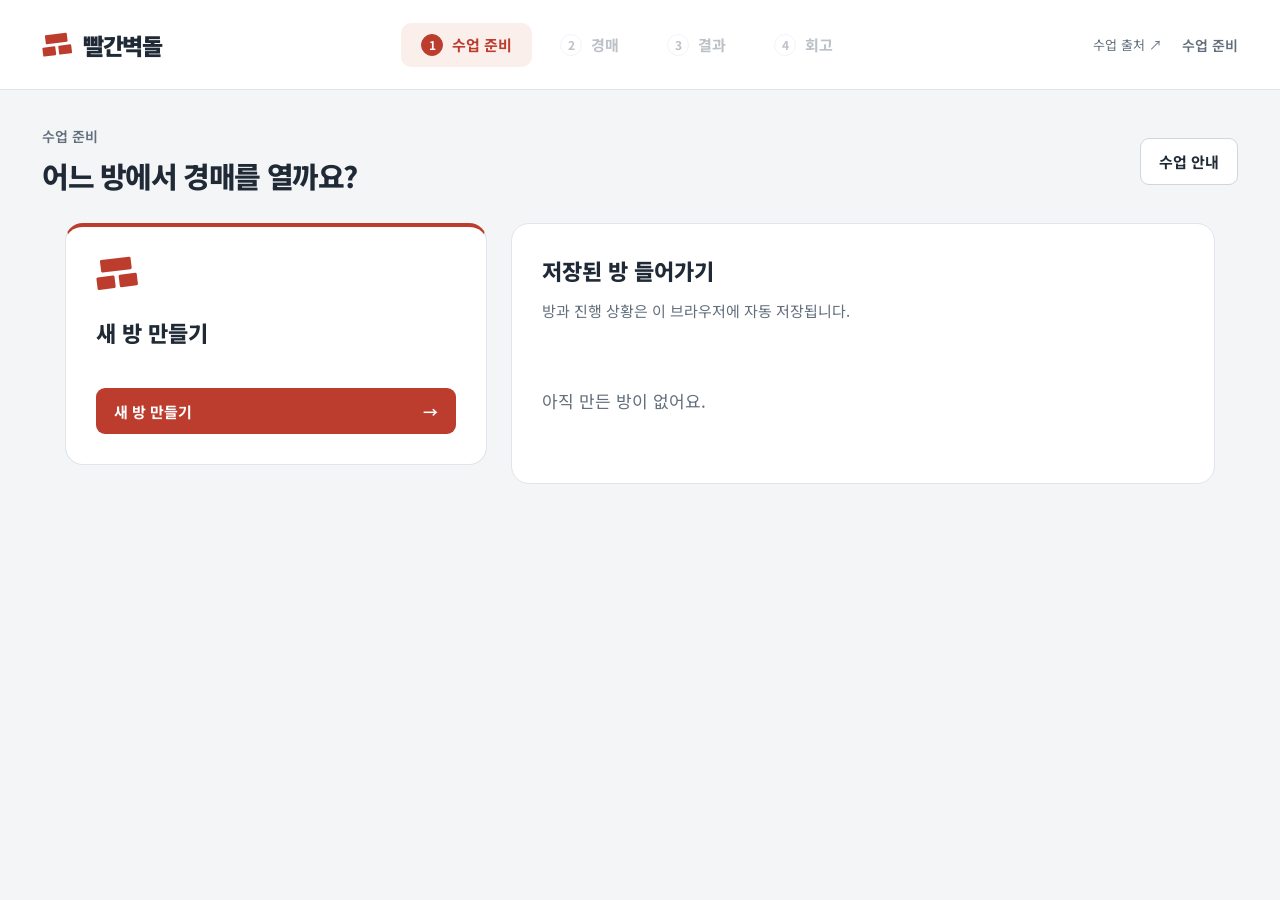
==== index.html @ c2eb1077 "Redesign the student sale popup around team, material and price" ====
<!doctype html>
<html lang="ko">
<head>
  <meta charset="utf-8">
  <meta name="viewport" content="width=device-width,initial-scale=1">
  <title>빨간벽돌 — 집짓기 경매</title>
  <link rel="stylesheet" href="style.css?v=studentsale2">
  <script src="auction-state.js?v=studentsale2" defer></script>
  <script src="app.js?v=studentsale2" defer></script>
</head>
<body>
  <header class="header">
    <a class="brand" href="#auction" aria-label="빨간벽돌 경매 화면"><span class="brand-mark" aria-hidden="true"><i></i><i></i><i></i></span>빨간벽돌</a>
    <nav aria-label="수업 흐름">
      <button data-page="setup"><span>1</span> 수업 준비</button>
      <button data-page="auction" aria-current="page"><span>2</span> 경매</button>
      <button data-page="results"><span>3</span> 결과</button>
      <button data-page="reflection"><span>4</span> 회고</button>
    </nav>
    <div class="header-end"><a class="source-link teacher-only" href="https://padlet.com/parkcj99/padlet-pfg8ehn03qvt0bx" target="_blank" rel="noopener noreferrer">수업 출처 ↗</a><span class="class-name">수업 준비</span></div>
  </header>

  <main>
    <p id="student-message" class="student-message" role="status" hidden></p>
    <section id="auction" class="page">
      <div class="page-heading"><div class="teacher-only"><p class="eyebrow">우리 반 재료 경매</p><h1>어떤 선택으로 집을 지을까?</h1></div><a id="project" class="button outline" href="#auction" target="_blank" rel="noopener">학생 화면 열기 <span aria-hidden="true">↗</span></a></div>
      <div class="auction-layout">
        <aside class="materials panel"><h2>경매 재료</h2><div id="material-list"></div><div class="mission"><span class="tiny-house" aria-hidden="true">⌂</span><h3>집 한 채의 조건</h3><p>빨간 벽돌 2장<br>철근 1장<br>시멘트 1장<br>나무합판 1장</p></div></aside>

        <div class="stage-column">
          <section class="stage panel" aria-labelledby="material-name">
            <div class="stage-top teacher-only"><span id="round-label">첫 번째 재료</span><span id="remaining"></span></div>
            <div class="lot-details">
              <div class="material-art" aria-hidden="true"><div class="material-object brick"><i></i><i></i><i></i></div><span class="art-shadow"></span></div>
              <h2 class="lot-title"><span id="material-name">빨간 벽돌</span><span id="lot-count" class="lot-count">×1</span></h2>
              <div class="lot-quantity"><span id="quantity-label">판매 수량</span><div class="quantity" role="group" aria-labelledby="quantity-label"><button data-qty="-1" aria-label="판매 수량 줄이기">−</button><span class="quantity-value"><strong id="quantity">1</strong>장</span><button data-qty="1" aria-label="판매 수량 늘리기">+</button></div></div>
            </div>
            <div class="bid-details">
              <div class="price"><span id="bid-label">현재 입찰가</span><div><strong id="bid">3</strong><span>어스</span></div></div>
              <div class="bid-controls" role="group" aria-labelledby="bid-label"><button data-bid="-1" class="button outline" aria-label="입찰가 1어스 낮추기">−1</button><button data-bid="1" class="button primary" aria-label="입찰가 1어스 올리기">+1</button></div>
            </div>
          </section>
          <section class="sale-panel panel teacher-only"><div class="sale-heading"><h2>클릭 즉시 낙찰</h2><button id="undo" class="text-button">↶ 직전 낙찰 취소</button></div><div id="team-picks" class="team-picks" role="group" aria-label="팀을 누르면 바로 낙찰"></div><div class="recent"><div class="section-top"><h2>최근 낙찰</h2><span id="sale-count"></span></div><div id="recent-sales" aria-live="polite"></div></div><div class="sale-bottom"><button id="next" class="text-button">다음 재료 →</button></div></section>
        </div>

        <aside class="teams panel"><div class="section-top"><h2 class="teacher-only">팀별 잔액</h2><h2 class="student-only">참여 팀</h2><span class="teacher-only">어스</span></div><div id="team-list"></div></aside>
      </div>
    </section>

    <section id="setup" class="page" hidden>
      <div class="page-heading"><div><p class="eyebrow">수업 준비</p><h1>어느 방에서 경매를 열까요?</h1></div><button id="open-guide" class="button outline">수업 안내</button></div>
      <div id="room-lobby" class="room-lobby">
        <section class="panel create-room"><span class="brand-mark" aria-hidden="true"><i></i><i></i><i></i></span><h2>새 방 만들기</h2><button id="new-room" class="button primary">새 방 만들기 <span aria-hidden="true">→</span></button></section>
        <section id="saved-sessions" class="panel saved-sessions" aria-labelledby="saved-rooms-title"><h2 id="saved-rooms-title">저장된 방 들어가기</h2><p class="room-storage-note">방과 진행 상황은 이 브라우저에 자동 저장됩니다.</p><div id="session-list"></div></section>
      </div>
      <dialog id="room-create" aria-labelledby="room-create-title"><div class="create-heading"><h2 id="room-create-title">새 방 만들기</h2><button id="room-list" class="button outline" type="button">닫기</button></div>
      <p id="setup-error" class="setup-error" role="alert" hidden></p>
      <form id="setup-form" class="setup-layout">
        <section class="panel setup-panel"><h2>우리 반과 팀</h2><label for="class-input">방 이름</label><input id="class-input" placeholder="예: 2학년 3반" maxlength="40" required><div class="section-top field-heading"><h3>팀 수</h3><span>팀당 20어스</span></div><div class="count-input"><label for="team-count">팀 수 직접 입력</label><input id="team-count" type="number" min="2" max="10" step="1" value="4" required></div><div id="name-fields" class="name-fields"></div></section>
        <section class="panel setup-panel"><h2>재료 준비</h2><table class="stock-table"><thead><tr><th scope="col">재료</th><th scope="col">완성에 필요한 수량</th><th scope="col">전체 수량</th></tr></thead><tbody id="stock-fields"></tbody></table><div class="setup-note">나무합판은 팀 수보다 한 장 적게 준비합니다.</div><button class="button primary start" type="submit">방 만들고 입장 <span>→</span></button></section>
      </form></dialog>
    </section>

    <section id="results" class="page" hidden>
      <div class="page-heading"><div><p class="eyebrow">결과</p><h1>우리 팀의 경매 결과</h1></div><button class="button outline" data-page="auction">경매로 돌아가기 →</button></div>
      <div class="results-chart"><section class="panel chart-panel"><div class="section-top"><h2>낙찰 단가 추이</h2><span>어스/장</span></div><div id="chart-picks" class="chart-picks" role="group" aria-label="낙찰 단가 재료 선택"></div><div id="chart"></div></section></div>
      <section class="panel results-panel"><p id="winner" class="winner" hidden></p><div class="section-top"><h2>팀별 잔액 순위</h2><span id="results-status">현재까지의 결과</span></div><div class="table-scroll"><table class="results-table"><thead><tr><th scope="col">순위</th><th scope="col">팀</th><th scope="col">남은 어스</th><th scope="col">빨간 벽돌 <span>2장</span></th><th scope="col">철근 <span>1장</span></th><th scope="col">시멘트 <span>1장</span></th><th scope="col">나무합판 <span>1장</span></th><th scope="col">집짓기</th></tr></thead><tbody id="results-body"></tbody></table></div></section>
      <section class="panel purchase-panel"><h2>팀별 구매 내역</h2><div id="purchase-summary"></div></section>
    </section>
    <section id="reflection" class="page" hidden>
      <div class="page-heading"><div><p class="eyebrow">회고</p><h1>경매 회고</h1></div><button class="button outline" data-page="results">결과 다시 보기 →</button></div>
      <div class="reflection-navigation" aria-label="회고 질문 이동"><button id="reflection-prev" class="button outline" disabled>← 이전 질문</button><span id="reflection-step" role="status" aria-live="polite">1 / 7</span><button id="reflection-next" class="button dark">다음 질문 →</button></div>
      <div class="reflection-questions">
        <article class="panel reflection-question" data-reflection-question="0"><div class="reflection-material"><span class="reflection-icon" aria-hidden="true"><span class="material-object red_brick"><i></i><i></i><i></i></span></span><span>빨간 벽돌</span></div><h2>빨간 벽돌은 몇 장 사는 게 좋았을까?</h2><p>집 한 채에는 2장이 필요하다. 3장째를 사면 우리 팀의 예산과 다른 팀의 집짓기는 어떻게 달라질까?</p><figure class="reflection-chart"><figcaption>낙찰 단가 추이 <span>어스/장</span></figcaption><div id="reflection-chart-0"></div></figure></article>
        <article class="panel reflection-question" data-reflection-question="1" hidden><div class="reflection-material"><span class="reflection-icon" aria-hidden="true"><span class="material-object iron"><i></i><i></i><i></i></span></span><span>철근</span></div><h2>일찍 살까, 기다렸다 살까?</h2><p>처음과 나중의 철근 단가를 비교해 보자. 기다려서 사면 언제 유리하고, 어떤 위험이 생길까?</p><figure class="reflection-chart"><figcaption>낙찰 단가 추이 <span>어스/장</span></figcaption><div id="reflection-chart-1"></div></figure></article>
        <article class="panel reflection-question" data-reflection-question="2" hidden><div class="reflection-material"><span class="reflection-icon" aria-hidden="true"><span class="material-object blue_brick"><i></i><i></i><i></i></span></span><span>파란 벽돌</span></div><h2>필요 없는데도 사고 싶을 수 있을까?</h2><p>집짓기에 필요 없는 파란 벽돌에 마음이 끌린 이유는? 나무합판과 비교해 희귀함과 희소함을 구분해 보자.</p><figure class="reflection-chart"><figcaption>낙찰 단가 추이 <span>어스/장</span></figcaption><div id="reflection-chart-2"></div></figure></article>
        <article class="panel reflection-question" data-reflection-question="3" hidden><div class="reflection-material"><span class="reflection-icon" aria-hidden="true"><span class="material-object cement"><i></i><i></i><i></i></span></span><span>시멘트</span></div><h2>원하는 팀이 몰리면 가격은 어떻게 달라질까?</h2><p>단가가 달라진 장면을 보자. 남은 수량과 사고 싶어 한 팀 수는 가격과 경쟁에 어떤 영향을 주었을까?</p><figure class="reflection-chart"><figcaption>낙찰 단가 추이 <span>어스/장</span></figcaption><div id="reflection-chart-3"></div></figure></article>
        <article class="panel reflection-question" data-reflection-question="4" hidden><div class="reflection-material"><span class="reflection-icon" aria-hidden="true"><span class="material-object urethane"><i></i><i></i><i></i></span></span><span>우레탄</span></div><h2>싸게 묶어 팔면, 필요 없어도 살까?</h2><p>묶음 총액 ÷ 수량으로 단가를 비교해 보자. 단가가 싸면 우리 팀에 이득인 구매라고 할 수 있을까?</p><figure class="reflection-chart"><figcaption>낙찰 단가 추이 <span>어스/장</span></figcaption><div id="reflection-chart-4"></div></figure></article>
        <article class="panel reflection-question" data-reflection-question="5" hidden><div class="reflection-material"><span class="reflection-icon" aria-hidden="true"><span class="material-object plywood"><i></i><i></i><i></i></span></span><span>나무합판</span></div><h2>모든 팀이 살 수 없다면, 어떻게 할까?</h2><p>원하는 팀 수와 재료 수량을 비교해 보자. 부족한 재료를 어떤 전략으로 확보했고, 경쟁을 피할 방법은 없었을까?</p><figure class="reflection-chart"><figcaption>낙찰 단가 추이 <span>어스/장</span></figcaption><div id="reflection-chart-5"></div></figure></article>
      <section class="reflection-summary" data-reflection-question="6" hidden><h2>다시 경매한다면, 어떤 선택 하나를 바꿀까?</h2><p>우리 팀의 구매 기록에서 한 장면을 골라 보자. 그 선택으로 얻은 것은 무엇이고, 포기한 대안 중 가장 가치 있었던 것은 무엇일까?</p></section>
      </div>
    </section>
  </main>
  <div id="student-sale" class="student-sale" role="status" aria-live="polite" aria-atomic="true" hidden></div>
  <div id="material-intro" class="material-intro" role="status" aria-live="polite" hidden></div>
  <div id="save-error" class="save-error" role="alert" hidden><span>수업을 저장하지 못했습니다. 이 창을 닫기 전에 브라우저 저장 공간과 사이트 저장 권한을 확인하세요.</span><button id="retry-save" class="button outline">다시 저장</button></div>
  <dialog id="confirm-dialog" aria-labelledby="confirm-title"><form method="dialog"><h2 id="confirm-title"></h2><p id="confirm-message"></p><div class="dialog-actions"><button class="button outline" value="cancel" autofocus>취소</button><button id="confirm-action" class="button primary" value="confirm"></button></div></form></dialog>
  <dialog id="guide-dialog" aria-labelledby="guide-title"><div class="guide-heading"><h2 id="guide-title">빨간 벽돌집 짓기 수업</h2><form method="dialog"><button class="button outline" aria-label="수업 안내 닫기">닫기</button></form></div>
    <p>팀당 20어스로 재료를 경매에서 구입합니다. 빨간 벽돌 2장과 철근·시멘트·나무합판 각 1장을 모아 집을 완성하세요. 집을 완성한 팀 중 지출이 가장 적은 팀이 우승합니다.</p>
    <h3>수업 흐름</h3><p>희소성 개념 학습 → 재료 경매 → 구매 결과와 선택에 대한 회고</p>
    <h3>관찰할 장면</h3><ul><li>빨간 벽돌: 필요한 2장보다 많이 사는 팀이 있나요?</li><li>철근: 공급이 충분할 때 언제 구매하면 저렴할까요?</li><li>파란 벽돌: 단 한 장뿐이지만 집짓기에는 필요하지 않습니다. 희귀성과 희소성을 비교하세요.</li><li>시멘트: 수요가 몰릴 때 가격이 어떻게 바뀌나요?</li><li>우레탄: 집짓기에는 필요하지 않습니다. 묶음으로 팔면 반응이 달라질까요?</li><li>나무합판: 팀 수보다 한 장 적습니다. 어떤 선택과 경쟁이 발생하나요?</li></ul>
    <h3>핵심 질문</h3><ul><li>파란 벽돌 가격과 명품 가방의 높은 가격은 어떤 관련이 있을까요?</li><li>매우 추운 극지방에서 냉장고를 판매할 수 있을까요?</li><li>프랑스·이탈리아에서는 왜 과일은 싼데 굴 요리는 비쌀까요?</li><li>세계에 두 장만 남은 우표 중 하나를 가지고 있다면, 나머지 우표의 경매에서 어떤 선택을 할까요?</li></ul>
    <p>희소성은 욕구에 비해 자원이 부족한 상태, 희귀성은 절대적인 수량이 적은 상태입니다. 선택으로 포기한 것의 가치를 기회비용과 연결해 보세요.</p>
    <p><a href="https://padlet.com/parkcj99/padlet-pfg8ehn03qvt0bx" target="_blank" rel="noopener noreferrer">찬정샘의 수업 자료·활동지</a></p>
  </dialog>
  <p id="announcement" class="announcement" role="status" aria-live="polite"></p>
</body>
</html>
---- style.css ----
@import url('https://fonts.googleapis.com/css2?family=Gowun+Batang:wght@700&family=Noto+Sans+KR:wght@400;500;600;700;800;900&display=swap');

:root{--paper:#f3f5f7;--white:#fff;--ink:#202a36;--muted:#626e7c;--line:#e0e5eb;--red:#bc3d2e;--red-light:#fbefec;--blue:#3f657f;--green:#31684e;--radius:18px;font-family:'Noto Sans KR',sans-serif;color:var(--ink);background:var(--paper);font-synthesis:none}
*{box-sizing:border-box}body{margin:0}button,input{font:inherit}button,a,input{-webkit-tap-highlight-color:transparent}button{cursor:pointer;color:inherit}button:disabled{cursor:default;opacity:.42}button,a{touch-action:manipulation}button:focus-visible,a:focus-visible,input:focus-visible{outline:3px solid var(--blue);outline-offset:4px}button{transition:background .15s,transform .15s}button:not(:disabled):active{transform:translateY(1px)}a{color:inherit}h1,h2,h3,p{margin:0}h2{font-size:17px;font-weight:800}h3{font-size:15px}button{border:0;background:none}[hidden]{display:none!important}
.header{height:90px;border-bottom:1px solid var(--line);background:white;display:flex;align-items:center;justify-content:space-between;padding:0 42px;gap:25px}.brand{display:flex;align-items:center;gap:12px;font-size:23px;font-weight:900;text-decoration:none;letter-spacing:-1.3px}.brand-mark{display:grid;grid-template-columns:13px 13px;gap:3px;transform:rotate(-7deg)}.brand-mark i{background:var(--red);height:9px;border-radius:1px}.brand-mark i:first-child{grid-column:1/3;width:22px;justify-self:center}.header nav{display:flex;gap:8px}.header nav button{display:flex;align-items:center;gap:9px;padding:11px 20px;border-radius:10px;color:var(--muted);font-weight:700;font-size:15px}.header nav button span{display:inline-grid;place-items:center;width:22px;height:22px;border:1px solid var(--line);border-radius:50%;font-size:12px}.header nav button[aria-current]{color:var(--red);background:var(--red-light)}.header nav button[aria-current] span{color:white;background:var(--red);border-color:var(--red)}.class-name{font-size:14px;font-weight:600;color:var(--muted)}
main{max-width:1600px;margin:auto;padding:36px 42px 40px}.page-heading{display:flex;align-items:center;justify-content:space-between;gap:24px;margin-bottom:27px}.eyebrow{font-size:14px;color:var(--muted);font-weight:600;margin-bottom:8px}h1{font-size:29px;letter-spacing:-1.4px;font-weight:800;line-height:1.45}.button{display:inline-flex;align-items:center;justify-content:center;gap:20px;min-height:46px;padding:12px 18px;border-radius:9px;font-size:15px;font-weight:700;white-space:nowrap}.outline{border:1px solid #cfd6de;background:white}.outline:hover{background:#edf0f3}.primary{background:var(--red);color:white}.primary:hover{background:#a63225}.dark{background:var(--ink);color:white}.dark:hover{background:#364456}.panel{background:white;border:1px solid var(--line);border-radius:var(--radius)}.auction-layout{display:grid;grid-template-columns:215px minmax(380px,1fr) 292px;gap:20px;align-items:start}.materials{padding:23px 12px 0;overflow:hidden}.materials>h2{padding:0 10px 20px}.material-row{display:grid;grid-template-columns:30px 1fr auto;align-items:center;gap:8px;text-align:left;padding:15px 10px;width:100%;border-radius:9px;font-size:14px;min-height:58px}.material-row:hover{background:var(--paper)}.material-row[aria-pressed=true]{background:var(--red-light);color:var(--red);font-weight:800}.material-row .stock{font-size:13px;font-variant-numeric:tabular-nums}.swatch{width:24px;height:21px;display:inline-block;border-radius:3px;box-shadow:inset 0 -5px 0 #00000015;background:var(--material);vertical-align:middle}.swatch.iron{width:23px;height:11px;border-radius:4px;transform:rotate(-30deg)}.swatch.cement{height:25px;width:21px;border-radius:3px 3px 6px 6px}.swatch.plywood{background:repeating-linear-gradient(0deg,#ba9461 0 4px,#cca878 4px 5px)}.mission{margin:26px -12px 0;padding:22px;background:#fafbfc;border-top:1px solid var(--line)}.tiny-house{font-size:42px;line-height:1;color:#9ca5af;display:block;margin-bottom:12px}.mission h3{margin-bottom:9px}.mission p{font-size:13px;line-height:1.9;color:var(--muted)}
.stage-column{display:grid;gap:16px}.stage{position:relative;overflow:hidden;text-align:center;padding:23px 30px 25px;background-color:#fff;background-image:radial-gradient(#cfd7e1 0.7px,transparent .7px);background-size:18px 18px}.stage-top{display:flex;justify-content:space-between;font-size:13px;font-weight:600;color:var(--muted)}#remaining{color:var(--red);background:var(--red-light);padding:4px 10px;border-radius:5px;margin-top:-4px}.material-art{height:148px;position:relative;display:grid;place-items:center;margin:8px 0 2px;isolation:isolate}.material-object{position:relative;width:136px;height:64px;transform:rotate(-13deg) skewX(-10deg);border-radius:4px;background:#bc3d2e;box-shadow:10px 13px 0 #8c291f;z-index:1}.material-object:before{content:'';position:absolute;inset:-18px 0 auto 0;height:20px;background:#df7760;transform:skewX(38deg);transform-origin:bottom;border-radius:3px 3px 0 0}.material-object:after{content:'';position:absolute;right:-14px;top:-9px;width:15px;height:70px;background:#942c23;transform:skewY(43deg);z-index:-1}.material-object i{position:absolute;top:11px;width:24px;height:34px;background:#a53227;border-radius:50%;transform:rotate(15deg)}.material-object i:nth-child(1){left:15px}.material-object i:nth-child(2){left:55px}.material-object i:nth-child(3){left:95px}.art-shadow{position:absolute;width:180px;height:19px;border-radius:50%;background:#23344a12;filter:blur(5px);bottom:12px;transform:rotate(-6deg)}.material-object.blue_brick{background:#4c789f;box-shadow:10px 13px 0 #315978}.material-object.blue_brick:before{background:#87a8c6}.material-object.blue_brick:after,.material-object.blue_brick i{background:#315978}.material-object.iron{height:27px;background:repeating-linear-gradient(90deg,#657482 0 10px,#b0bac3 10px 13px);box-shadow:8px 8px 0 #45515c}.material-object.iron:before,.material-object.iron:after,.material-object.iron i,.material-object.cement i,.material-object.urethane i,.material-object.plywood i{display:none}.material-object.cement{width:94px;height:108px;background:#afb6b7;box-shadow:8px 7px 0 #777f82;border-radius:10px 10px 18px 18px}.material-object.cement:before{height:12px;top:0;background:#828c91}.material-object.cement:after{display:none}.material-object.urethane{height:45px;background:#e2bf56;box-shadow:8px 10px 0 #ac8a28}.material-object.urethane:before{background:#f1d786}.material-object.urethane:after{background:#b99b43;height:49px}.material-object.plywood{height:65px;background:repeating-linear-gradient(0deg,#b88e59 0 9px,#d9b785 9px 11px);box-shadow:9px 10px 0 #917149}.material-object.plywood:before{background:#e2c399}.material-object.plywood:after{background:#9d794c}.stage h2{font-size:27px;letter-spacing:-1px;font-weight:800}.quantity{display:flex;align-items:center;justify-content:center;gap:10px;margin:11px 0 20px;font-size:14px;color:var(--muted)}.quantity button{background:#f2f4f7;border:1px solid var(--line);border-radius:5px;width:27px;height:27px;line-height:1}.quantity strong{font-size:17px;color:var(--ink);font-variant-numeric:tabular-nums}.price{border-top:1px solid var(--line);padding-top:19px}.price>span{font-size:14px;font-weight:600;color:var(--muted)}.price>div{display:flex;align-items:baseline;justify-content:center;gap:9px;margin:0 0 20px}.price strong{font-size:91px;line-height:1.18;letter-spacing:-5px;font-weight:800;color:var(--red);font-variant-numeric:tabular-nums}.price>div>span{font-size:21px;font-weight:600;color:var(--red)}.bid-controls{display:grid;grid-template-columns:70px 1fr 70px;gap:10px;max-width:410px;margin:auto}.bid-controls .primary{justify-content:space-between;padding-inline:23px}.bid-controls .primary span{font-size:18px}.sale-panel{padding:21px 22px}.sale-heading,.sale-bottom,.section-top{display:flex;align-items:center;justify-content:space-between;gap:12px}.text-button{font-size:13px;font-weight:600;color:var(--muted);padding:5px 0;text-underline-offset:4px}.text-button:hover{text-decoration:underline}.team-picks{display:grid;grid-template-columns:repeat(4,1fr);gap:9px;margin:18px 0}.team-pick{padding:12px 5px;border:1px solid var(--line);border-radius:8px;font-weight:700;font-size:14px;background:white}.sale-bottom .dark{min-width:175px}.teams{padding:23px 20px}.section-top>span{font-size:12px;color:var(--muted)}.team-row{padding:22px 0;border-bottom:1px solid var(--line)}.team-row:last-child{border-bottom:0}.team-summary{display:flex;align-items:center;justify-content:space-between;gap:12px}.team-title{display:flex;align-items:center;gap:10px;font-size:15px;font-weight:700}.team-number{display:grid;place-items:center;width:29px;height:29px;background:var(--team-bg);color:var(--team-color);border-radius:8px;font-size:13px}.team-money{font-size:26px;font-weight:800;letter-spacing:-1px;font-variant-numeric:tabular-nums}.recent{border-top:1px solid var(--line);padding-top:23px;margin-top:14px}.recent h2{font-size:15px}.sale-log{display:grid;grid-template-columns:1fr auto;gap:4px;padding-top:16px;font-size:12px;line-height:1.6}.sale-log strong{font-weight:600}.sale-log span{color:var(--muted)}.sale-log b{grid-row:1/3;grid-column:2;align-self:center;font-size:14px;font-weight:700}.empty{padding:26px 0;color:var(--muted);font-size:14px}
.setup-layout{display:grid;grid-template-columns:1fr 1fr;gap:24px;max-width:1150px;margin:auto}.setup-panel{padding:30px}.setup-panel>h2{font-size:20px;margin-bottom:26px}.setup-panel label{display:block;font-size:14px;font-weight:600;margin-bottom:9px}input{border:1px solid #cbd3dd;border-radius:8px;padding:12px;width:100%;color:var(--ink);background:#fff}input[type=number]{width:82px;padding:9px;text-align:center}.field-heading{margin:25px 0 12px}.chart-picks button{padding:10px 20px;border:1px solid var(--line);border-radius:7px;font-size:14px;font-weight:600}.chart-picks button[aria-pressed=true]{background:var(--ink);color:white;border-color:var(--ink)}.name-fields{display:grid;grid-template-columns:1fr 1fr;gap:18px 16px;margin-top:26px}.stock-table{width:100%;border-collapse:collapse;font-size:14px}.stock-table th{text-align:left;font-size:12px;color:var(--muted);font-weight:500;padding-bottom:15px;border-bottom:1px solid var(--line)}.stock-table th:last-child,.stock-table td:last-child{text-align:right}.stock-table td{padding:12px 0;border-bottom:1px solid #eef1f4}.stock-table td:first-child .swatch{margin-right:10px;transform:none}.setup-note{font-size:13px;margin:21px 0;color:var(--muted)}.start{width:100%;justify-content:space-between}.replace-note{font-size:12px;text-align:center;color:var(--muted);margin-top:13px}.results-panel{padding:27px}.results-panel>.section-top{margin-bottom:24px}.table-scroll{overflow:auto}.results-table{width:100%;border-collapse:collapse;font-size:15px;white-space:nowrap}.results-table th{font-size:13px;text-align:center;color:var(--muted);font-weight:600;padding:14px 12px;background:var(--paper)}.results-table th:first-child{text-align:left;border-radius:6px 0 0 6px}.results-table th:last-child{border-radius:0 6px 6px 0}.results-table th span{display:block;font-weight:400;margin-top:4px}.results-table td{padding:23px 12px;text-align:center;border-bottom:1px solid var(--line)}.results-table td:first-child{text-align:left}.results-table tbody tr:last-child td{border-bottom:0}.results-table .count{color:#86909c}.results-table .complete{color:var(--green);font-weight:700}.result-label{font-size:12px;background:var(--paper);padding:6px 10px;border-radius:5px}.result-label.success{background:#e8f1eb;color:var(--green)}.chart-panel{padding:27px}.chart-picks{display:flex;flex-wrap:wrap;gap:6px;margin:22px 0 10px}.chart-picks button{font-size:12px;padding:7px 10px}.reflection{padding:28px 32px;background:#e8edf1;border-radius:var(--radius)}.question-mark{color:var(--red);font-family:'Gowun Batang',serif;font-size:47px;line-height:1;display:block;margin-bottom:8px}.reflection h2{font-family:'Gowun Batang',serif;font-size:25px;line-height:1.6;letter-spacing:-.8px}.reflection p{font-size:14px;line-height:1.9;color:#4e5a69;margin-top:10px}.reflection-rule{height:1px;background:#cdd6de;margin:23px 0}.reflection h3{font-size:14px}.announcement{position:fixed;bottom:26px;left:50%;transform:translateX(-50%);background:var(--ink);color:white;padding:14px 24px;border-radius:10px;font-size:14px;z-index:10;box-shadow:0 6px 28px #18243526}.announcement:empty{display:none}
body.projecting .teacher-only,body.projecting .header nav,body.projecting .materials,body.projecting .quantity button,body.projecting .bid-controls{display:none}body.projecting .auction-layout{grid-template-columns:minmax(400px,1fr) 340px}body.projecting .stage{min-height:600px}body.projecting .material-art{height:220px;transform:scale(1.35)}body.projecting .stage h2{font-size:36px}body.projecting .price strong{font-size:135px}body.projecting .team-title{font-size:19px}body.projecting .team-money{font-size:36px}body.projecting .stage-top{font-size:17px}body.projecting .quantity{font-size:18px}body.projecting .teams{padding:30px}
@media(min-width:1450px){.auction-layout{grid-template-columns:235px minmax(420px,1fr) 320px}.stage{padding:26px 40px 29px}.material-art{height:170px}.teams{padding:25px}.team-row{padding:25px 0}}
@media(max-width:1100px){.header{padding:0 24px}.header nav button{padding:11px 12px}.class-name{font-size:12px}main{padding:28px 24px}.auction-layout{grid-template-columns:170px minmax(320px,1fr) 240px;gap:14px}.materials{padding-inline:8px}.material-row{font-size:12px;gap:4px;padding-inline:5px}.materials>h2{padding-inline:5px}.mission{margin-inline:-8px;padding:20px 13px}.mission p{font-size:12px}.teams{padding:22px 15px}.stage{padding:22px 20px}.team-picks{gap:6px}.team-pick{font-size:12px}.sale-panel{padding:19px 16px}.sale-heading .text-button{font-size:12px}h1{font-size:26px}.results-panel,.chart-panel{padding:22px}}
@media(max-width:900px){.header{height:auto;min-height:84px;flex-wrap:wrap;padding:20px 22px 12px}.header nav{order:3;width:100%;justify-content:center}.class-name{font-size:13px}.auction-layout{grid-template-columns:1fr 255px}.materials{grid-column:1/-1;padding:10px}.materials>h2,.mission{display:none}#material-list{display:grid;grid-template-columns:repeat(6,1fr);gap:5px}.material-row{display:flex;flex-direction:column;gap:8px;padding:10px 4px;font-size:12px}.material-row .stock{font-size:11px}.setup-panel{padding:24px}.stock-table{font-size:12px}.stock-table td:first-child .swatch{display:none}body.projecting .auction-layout{grid-template-columns:1fr 260px}body.projecting .teams{padding:22px}.page-heading{gap:10px}.page-heading .button{font-size:13px;padding:10px}.reflection{padding:25px}.reflection h2{font-size:22px}}
@media(max-width:650px){.header{gap:12px;padding:18px 18px 12px}.brand{font-size:21px}.header nav{gap:3px;justify-content:space-between}.header nav button{padding:10px 8px;font-size:13px;gap:6px}.header nav button span{width:19px;height:19px;font-size:10px}main{padding:24px 16px}.page-heading{align-items:start;flex-direction:column;margin-bottom:19px}.eyebrow{font-size:12px}h1{font-size:24px;letter-spacing:-1px}.page-heading .button{align-self:end}.auction-layout{display:flex;flex-direction:column;gap:16px}.materials,.stage-column,.teams{width:100%}#material-list{grid-template-columns:repeat(3,1fr)}.material-row{display:grid;grid-template-columns:24px 1fr auto;font-size:12px;gap:5px;padding:10px 8px}.material-row .stock{font-size:10px}.stage{padding:22px}.material-art{height:145px}.price strong{font-size:82px}.bid-controls{grid-template-columns:62px 1fr 62px}.bid-controls .primary{padding-inline:18px}.team-picks{grid-template-columns:repeat(4,1fr)}.sale-heading h2{font-size:16px}.teams{padding:23px}.team-row{padding:18px 0}.team-money{font-size:27px}.team-title{font-size:16px}.recent{margin-top:20px}.setup-layout{grid-template-columns:1fr}.setup-panel{padding:24px}.stock-table{font-size:13px}.stock-table td:first-child .swatch{display:inline-block}.setup-panel>h2{font-size:18px}.results-panel{padding:20px 14px}.results-table{font-size:13px}.results-table th{font-size:12px}.reflection{padding:28px}.announcement{width:calc(100% - 32px);text-align:center;font-size:13px}body.projecting .auction-layout{display:flex}body.projecting .stage{min-height:520px}body.projecting .material-art{height:185px}body.projecting .price strong{font-size:100px}}
@media(prefers-reduced-motion:reduce){*{transition:none!important;scroll-behavior:auto!important}}
@media(max-width:650px){#material-list{grid-template-columns:repeat(2,1fr)}.material-row{font-size:13px;gap:7px}.material-row .stock{font-size:11px}}

@media (min-width:700px) and (min-height:600px) {
  body.auction-open .header { height:64px; min-height:0; flex-wrap:nowrap; padding:0 24px; gap:16px; }
  body.auction-open .brand { font-size:21px; flex-shrink:0; }
  body.auction-open .header nav { order:0; width:auto; gap:4px; }
  body.auction-open .header nav button { padding:9px 12px; font-size:14px; gap:7px; white-space:nowrap; }
  body.auction-open .class-name { font-size:12px; white-space:nowrap; }
  body.auction-open main { height:calc(100dvh - 64px); padding:18px 24px; }
  #auction { height:100%; display:grid; grid-template-rows:auto minmax(0,1fr); gap:16px; }
  #auction .page-heading { margin:0; flex-direction:row; align-items:center; }
  #auction .eyebrow { display:none; }
  #auction h1 { font-size:24px; }
  #auction .page-heading .button { min-height:40px; font-size:13px; padding:9px 12px; }
  #auction .auction-layout { min-height:0; grid-template-columns:160px minmax(0,1fr) 230px; gap:12px; align-items:stretch; }
  #auction .materials { grid-column:auto; padding:18px 10px 0; display:flex; flex-direction:column; }
  #auction .materials>h2 { display:block; padding:0 7px 12px; }
  #auction #material-list { display:block; }
  #auction .material-row { display:grid; grid-template-columns:24px 1fr auto; gap:6px; min-height:44px; padding:9px 6px; font-size:13px; }
  #auction .material-row .stock { font-size:12px; }
  #auction .swatch { width:20px; }
  #auction .mission { display:block; margin:auto -10px 0; padding:17px; }
  #auction .tiny-house { display:none; }
  #auction .mission h3 { font-size:14px; }
  #auction .mission p { font-size:12px; }
  #auction .stage-column { min-height:0; grid-template-rows:minmax(0,1fr) auto; gap:12px; }
  #auction .stage { min-height:0; padding:20px; display:grid; grid-template-columns:repeat(2,minmax(0,1fr)); grid-template-rows:auto minmax(0,1fr); gap:18px; align-items:stretch; }
  #auction .stage-top { grid-column:1/-1; font-size:12px; }
  #auction .material-art { height:clamp(86px,16vh,150px); margin:0; width:100%; }
  #auction .material-object { scale:.85; }
  #auction .art-shadow { width:130px; bottom:8%; }
  #auction #material-name { font-size:24px; }

  #auction .price { border:0; padding:0; }
  #auction .price strong { font-size:clamp(56px,8vw,96px); }
  #auction .price>div { margin:8px 0 0; }
  #auction .bid-controls { grid-template-columns:repeat(2,minmax(0,1fr)); width:100%; max-width:260px; gap:6px; margin:0; }
  #auction .bid-controls .button { min-height:44px; padding:10px 4px; font-size:17px; justify-content:center; }
  #auction .sale-panel { padding:14px 16px; }
  #auction .sale-heading h2 { font-size:16px; }
  #auction .team-picks { margin:12px 0; gap:7px; }
  #auction .team-pick { padding:9px 4px; min-height:37px; font-size:13px; overflow-wrap:anywhere; }
  #auction .sale-bottom .button { min-height:40px; min-width:0; font-size:13px; padding:10px 14px; white-space:normal; }
  #auction .teams { min-height:0; padding:18px 16px; display:flex; flex-direction:column; }
  #auction #team-list { flex:1; min-height:0; display:grid; grid-auto-rows:minmax(0,1fr); margin-top:8px; }
  #auction .team-row { padding:5px 0; display:grid; grid-template-columns:1fr auto; align-content:center; gap:5px 8px; }
  #auction .team-summary { grid-column:1/-1; line-height:1.2; }
  #auction .team-title { font-size:14px; gap:7px; overflow-wrap:anywhere; }
  #auction .team-number { width:24px; height:24px; flex-shrink:0; }
  #auction .team-money { font-size:25px; }
  #auction .recent { flex-shrink:0; padding-top:12px; margin-top:10px; }
  #auction .sale-log { grid-template-columns:auto 1fr auto; gap:6px; padding-top:10px; font-size:12px; }
  #auction .sale-log b { grid-column:auto; grid-row:auto; font-size:12px; }
  body.auction-open.projecting #auction .auction-layout { grid-template-columns:minmax(0,1fr) 280px; }
  body.auction-open.projecting #auction .materials { display:none; }
  body.auction-open.projecting #auction .stage-column { grid-template-rows:minmax(0,1fr); }
  body.auction-open.projecting #auction .stage { padding:28px; }
  body.auction-open.projecting #auction .material-art { transform:none; }
  body.auction-open.projecting #auction .material-object { scale:1.25; }
  body.auction-open.projecting #auction #material-name { font-size:32px; }
  body.auction-open.projecting #auction .price strong { font-size:clamp(76px,12vw,150px); }
  body.auction-open.projecting #auction .team-money { font-size:32px; }
  body.auction-open.projecting #auction .team-title { font-size:18px; }
}
@media (min-width:700px) and (max-width:1000px) and (min-height:600px) {
  #auction .auction-layout { grid-template-columns:142px minmax(0,1fr) 210px; }
  body.auction-open .header { gap:10px; padding-inline:18px; }
  body.auction-open .header nav button { padding-inline:8px; font-size:13px; }
  body.auction-open main { padding-inline:18px; }
  #auction .stage { padding:14px; gap:8px; }
  #auction .material-row { font-size:12px; gap:4px; }
  #auction .material-row .stock { font-size:11px; }
  #auction .sale-panel { padding:12px; }
  #auction .sale-heading .text-button { font-size:11px; }
  #auction .sale-bottom { gap:8px; }
  #auction .sale-bottom .text-button { font-size:12px; white-space:nowrap; }
  #auction .teams { padding-inline:12px; }
  #auction .sale-log { font-size:11px; gap:4px; }
  body.auction-open.projecting #auction .auction-layout { grid-template-columns:minmax(0,1fr) 250px; }
}
@media (min-width:700px) and (min-height:600px) and (max-height:760px) {

  #auction .material-art { height:86px; }
  #auction .material-object { scale:.65; }
  #auction #material-name { font-size:22px; }


  #auction .team-picks { grid-template-columns:repeat(var(--team-count),minmax(0,1fr)); gap:4px; }
  #auction .team-pick { padding-inline:2px; font-size:12px; }
  #auction .team-row { padding:2px 0; gap:3px 7px; }
  #auction .team-money { font-size:22px; }
  #auction .team-title { font-size:13px; }
  #auction .team-number { height:22px; width:22px; }
  #auction .mission { padding-block:12px; }
}

#auction .recent { display:flex; align-items:center; gap:12px; border:0; background:none; padding:0; margin:0 0 12px; min-height:36px; }
#auction .recent .section-top { flex-shrink:0; flex-direction:column; align-items:start; gap:2px; }
#auction .recent h2 { font-size:13px; }
#auction #recent-sales { flex:1; min-width:0; display:grid; grid-template-columns:repeat(3,minmax(0,1fr)); gap:8px; }
#auction .recent .sale-log { display:grid; min-width:0; grid-template-columns:34px minmax(0,1fr) auto; align-items:center; padding:8px; gap:2px 6px; font-size:12px; border:1px solid #cbd4df; border-radius:8px; background:#f7f9fb; }
#auction .recent .sale-log strong { grid-column:2; grid-row:1; overflow-wrap:anywhere; }
#auction .recent .sale-log b { grid-column:3; grid-row:1; font-size:12px; }
#auction .sale-thumb { grid-column:1; grid-row:1/3; width:34px; height:38px; position:relative; }
#auction .sale-thumb .material-object { position:absolute; left:50%; top:50%; scale:1; transform:translate(-50%,-50%) rotate(-13deg) skewX(-10deg) scale(.21); }
#auction .sale-material { grid-column:2/-1; grid-row:2; display:flex; align-items:center; flex-wrap:wrap; gap:4px; line-height:1.4; }
#auction .sale-material .sale-qty { color:var(--ink); font-size:13px; font-weight:800; white-space:nowrap; }
#auction .recent .empty { grid-column:1/-1; padding:0; font-size:12px; }
body.auction-open .announcement { top:72px; bottom:auto; }
@media (min-width:700px) and (max-height:660px) {
  #auction .material-art { display:none; }
  #auction .stage { padding-block:14px; gap:10px; }

  #auction .price>div { margin:0; }

}

#auction .lot-details, #auction .bid-details { min-width:0; display:flex; flex-direction:column; align-items:center; justify-content:center; gap:20px; }
#auction .lot-quantity { display:grid; justify-items:center; gap:9px; }
#auction .lot-quantity>span { font-size:13px; font-weight:600; color:var(--muted); }
#auction .quantity { display:grid; grid-template-columns:44px minmax(48px,1fr) 44px; gap:0; margin:0; border:1px solid var(--line); border-radius:9px; background:white; }
#auction .quantity button { width:44px; height:44px; border:0; border-radius:8px; background:var(--paper); font-size:22px; }
#auction .quantity-value { display:flex; align-items:baseline; justify-content:center; gap:4px; padding:0 6px; font-size:14px; }
#auction .quantity strong { font-size:22px; }
#auction .price>div { gap:6px; }
#auction .bid-details { border-top:1px solid var(--line); margin-top:24px; padding-top:24px; }
#auction .bid-controls { grid-template-columns:repeat(2,minmax(0,1fr)); width:100%; max-width:260px; }
#auction .bid-controls .button { justify-content:center; font-size:17px; }
body.projecting #auction .quantity { display:flex; border:0; background:none; }
body.projecting #auction .bid-controls { display:none; }
@media (min-width:700px) and (min-height:600px) {
  #auction .bid-details { border-top:0; border-left:1px solid var(--line); padding:0 0 0 18px; margin:0; }
  #auction .lot-details, #auction .bid-details { gap:20px; }
}
@media (min-width:700px) and (max-width:780px) and (min-height:600px) {
  #auction .auction-layout { grid-template-columns:136px minmax(0,1fr) 180px; }
  #auction .stage { gap:10px; padding-inline:12px; }
  #auction .bid-details { padding-left:10px; }
  #auction .bid-controls { gap:4px; }
  #auction .quantity { grid-template-columns:40px 44px 40px; }
  #auction .quantity button { width:40px; }
}
@media (min-width:700px) and (min-height:600px) and (max-height:760px) {
  #auction .lot-details, #auction .bid-details { gap:12px; }
  #auction .lot-quantity { gap:6px; }
  #auction .price strong { font-size:60px; }
}
@media (max-width:1000px) {
  #auction #recent-sales { grid-template-columns:repeat(2,minmax(0,1fr)); }
  #auction .recent .sale-log:nth-child(n+3) { display:none; }
  #auction .recent .sale-log { grid-template-columns:26px minmax(0,1fr) auto; gap:2px 4px; }
  #auction .sale-thumb { width:26px; }
  #auction .sale-thumb .material-object { transform:translate(-50%,-50%) rotate(-13deg) skewX(-10deg) scale(.17); }
}
.announcement { background:#245b42; max-width:calc(100% - 32px); width:max-content; text-align:center; animation:notice-arrive .16s ease-out; }
@keyframes notice-arrive { from { opacity:0; margin-top:-6px; } to { opacity:1; margin-top:0; } }
@media (prefers-reduced-motion:reduce) { .announcement { animation:none; } }

#auction .bid-controls .button { min-height:48px; font-size:22px; padding:8px; }
#auction .teams>.section-top { align-items:baseline; }
#auction .teams>.section-top h2 { font-size:20px; }
#auction .teams>.section-top>span { font-size:14px; font-weight:600; }
#auction .team-progress { grid-column:1/-1; display:flex; align-items:center; gap:8px; margin-top:5px; }
#auction .completion-bar { display:flex; flex:1; gap:3px; }
#auction .completion-bar span { flex:1; height:6px; border-radius:2px; background:var(--line); }
#auction .completion-bar .owned { background:var(--team-color); }
#auction .completion-caption { color:var(--muted); font-size:11px; line-height:1.2; white-space:nowrap; }
body.projecting #auction .team-progress { display:none; }
@media (min-width:700px) and (min-height:600px) and (max-height:760px) {
  #auction .team-progress { margin-top:0; }
  #auction .team-money { line-height:1; }
}
@media (min-width:700px) and (min-height:600px) and (max-height:660px) {
  #auction .bid-details { gap:6px; }
  #auction .price>span { font-size:12px; line-height:1.2; }
  #auction .price strong { font-size:44px; line-height:1; letter-spacing:-2px; }
  #auction .bid-controls { gap:6px; }
  #auction .bid-controls .button { min-height:44px; padding:6px; font-size:20px; }
}
.lot-title { display:flex; justify-content:center; align-items:baseline; flex-wrap:wrap; gap:10px; }
#results>.results-chart { margin-bottom:24px; }
.lot-count { color:var(--red); font-size:32px; font-weight:800; line-height:1.2; font-variant-numeric:tabular-nums; }
.student-only { display:none; }
body.projecting .student-only { display:block; }
body.projecting #auction .lot-count { font-size:42px; }
body.projecting #auction .material-art { display:grid; }
body.projecting #auction .team-money, body.projecting #auction .team-number, body.projecting #auction .lot-quantity { display:none; }
body.projecting #auction .spent-label { display:none; }
body.projecting #auction .team-row[data-balance="0"] .spent-label { display:inline-block; padding:3px 4px; border-radius:5px; color:var(--red); background:var(--red-light); font-size:12px; font-weight:700; line-height:1.4; white-space:nowrap; }
@media (min-width:700px) and (min-height:600px) {
  body.auction-open.projecting #auction .page-heading { justify-content:flex-end; }
  body.auction-open.projecting #auction .auction-layout { grid-template-columns:minmax(0,1fr); grid-template-rows:minmax(0,1fr) auto; gap:14px; }
  body.auction-open.projecting #auction .stage { grid-template-rows:minmax(0,1fr); padding:30px; background-image:none; }
  body.auction-open.projecting #auction .lot-details { gap:16px; }
  body.auction-open.projecting #auction .material-art { height:clamp(130px,25vh,210px); }
  body.auction-open.projecting #auction .material-object { scale:2; }
  body.auction-open.projecting #auction #material-name { font-size:56px; }
  body.auction-open.projecting #auction .lot-count { font-size:64px; }
  body.auction-open.projecting #auction .price strong { font-size:clamp(112px,16vw,192px); }
  body.auction-open.projecting #auction .price>span { font-size:22px; }
  body.auction-open.projecting #auction .price>div>span { font-size:32px; }
  body.auction-open.projecting #auction .teams { display:grid; grid-template-columns:72px minmax(0,1fr); align-items:center; gap:16px; padding:16px; }
  body.auction-open.projecting #auction #team-list { display:grid; grid-template-columns:repeat(var(--team-count),minmax(0,1fr)); grid-auto-rows:auto; gap:8px; margin:0; }
  body.auction-open.projecting #auction .team-row { display:flex; flex-direction:column; align-items:center; justify-content:center; min-height:72px; gap:6px; padding:10px 0; border:1px solid var(--line); border-radius:9px; background:var(--paper); }
  body.auction-open.projecting #auction .team-summary { justify-content:center; }
  body.auction-open.projecting #auction .team-title { font-size:24px; text-align:center; }
  body.auction-open.projecting #auction .teams>.section-top h2 { font-size:22px; }
  body.auction-open.projecting #auction .team-row[data-balance="0"] .spent-label { max-width:100%; font-size:14px; text-align:center; white-space:normal; }
}
@media (min-width:700px) and (max-width:900px) and (min-height:600px) {
  body.auction-open.projecting #auction .material-object { scale:1.5; }
  body.auction-open.projecting #auction #material-name { font-size:44px; }
  body.auction-open.projecting #auction .lot-count { font-size:56px; }
  body.auction-open.projecting #auction .price>span { font-size:20px; }
  body.auction-open.projecting #auction .price>div>span { font-size:28px; }
  body.auction-open.projecting #auction .team-title { font-size:22px; }
}

.line-chart { margin-top:18px; }
.line-chart svg { display:block; width:100%; height:auto; overflow:visible; }
.chart-grid { stroke:var(--line); stroke-width:1; }
.price-line { fill:none; stroke:var(--red); stroke-width:3; stroke-linejoin:round; stroke-linecap:round; }
.price-point circle { fill:white; stroke:var(--red); stroke-width:3; }
.price-point:last-child circle { fill:var(--red); }
.point-value { fill:var(--ink); font-size:20px; font-weight:700; text-anchor:middle; }
.chart-tick { fill:var(--muted); font-size:18px; text-anchor:middle; }
.chart-tick[text-anchor=end] { text-anchor:end; }
#chart-picks { display:grid; grid-template-columns:repeat(3,minmax(0,1fr)); gap:7px; }
#chart-picks button { display:grid; justify-items:center; align-content:center; gap:6px; min-height:70px; padding:8px 4px; background:white; }
#chart-picks button[aria-pressed=true] { color:var(--red); background:var(--red-light); border-color:var(--red); box-shadow:inset 0 0 0 1px var(--red); }
#chart-picks .chart-icon { position:relative; width:40px; height:30px; }
#chart-picks .material-object { position:absolute; left:50%; top:50%; scale:1; transform:translate(-50%,-50%) rotate(-13deg) skewX(-10deg) scale(.24); }
@media (min-width:1200px) { #chart-picks { grid-template-columns:repeat(6,minmax(0,1fr)); } }

.room-lobby { display:grid; grid-template-columns:minmax(260px,.75fr) minmax(0,1.25fr); gap:24px; max-width:1150px; margin:auto; align-items:start; }
.create-room,.saved-sessions { padding:30px; }
.create-room { display:flex; flex-direction:column; align-items:start; border-top:4px solid var(--red); }
.create-room .brand-mark { margin:8px 0 30px; scale:1.4; transform-origin:left center; }
.room-lobby h2 { font-size:22px; }
.create-room .button { width:100%; justify-content:space-between; margin-top:40px; }
.room-storage-note { margin-top:12px; font-size:15px; line-height:1.7; color:var(--muted); }
#session-list { display:grid; gap:12px; margin-top:24px; }
.saved-session { display:flex; flex-wrap:wrap; align-items:center; justify-content:space-between; gap:18px; padding:18px; border:1px solid var(--line); border-radius:10px; }
.room-details { min-width:0; }
.room-details h3 { font-size:18px; overflow-wrap:anywhere; }
.room-details p { margin-top:7px; font-size:14px; color:var(--muted); }
.room-actions { display:flex; gap:14px; align-items:center; flex-shrink:0; }
.saved-session .button { min-height:42px; padding:9px 16px; font-size:15px; }
.rooms-empty { padding:40px 0; font-size:17px; color:var(--muted); }
.create-heading { display:flex; justify-content:space-between; align-items:center; max-width:1150px; margin:0 auto 20px; gap:16px; }
.create-heading h2 { font-size:22px; }
@media(max-width:650px) { .room-lobby { grid-template-columns:1fr; gap:18px; } .create-room,.saved-sessions { padding:24px; } .create-room .brand-mark { margin-bottom:24px; } .create-room .button { margin-top:24px; } }
.setup-panel .count-input { display:flex; align-items:center; gap:12px; margin-top:16px; }
.setup-panel .count-input label { margin:0; }
.count-input input { width:76px; }
.stock-material { display:inline-flex; align-items:center; gap:10px; white-space:nowrap; }
.stock-icon { position:relative; display:inline-block; width:34px; height:32px; flex-shrink:0; }
.stock-icon .material-object { position:absolute; left:50%; top:50%; transform:translate(-50%,-50%) rotate(-13deg) skewX(-10deg) scale(.18); }
.stock-table th:nth-child(2) { max-width:96px; padding-inline:8px; }
.stock-table td:nth-child(2) { padding-inline:8px; }
@media (min-width:651px) and (max-width:900px) { .stock-material { gap:6px; } .stock-icon { width:30px; } .stock-table input { width:64px; } }
.save-error { position:fixed; z-index:30; left:16px; right:16px; bottom:16px; display:flex; align-items:center; justify-content:space-between; gap:20px; padding:16px 20px; border:1px solid var(--red); border-radius:10px; background:var(--red-light); color:var(--ink); font-size:14px; box-shadow:0 8px 30px #202a3626; }
dialog { width:min(580px,calc(100% - 32px)); max-height:calc(100dvh - 48px); padding:28px; border:1px solid var(--line); border-radius:18px; color:var(--ink); background:white; }
dialog::backdrop { background:#17233280; }
dialog h2 { font-size:22px; }
dialog p { margin-top:18px; line-height:1.8; overflow-wrap:anywhere; }
.dialog-actions { display:flex; justify-content:flex-end; gap:10px; margin-top:25px; }
#guide-dialog { width:min(800px,calc(100% - 32px)); }
.guide-heading { display:flex; align-items:center; justify-content:space-between; gap:20px; }
#guide-dialog h3 { margin-top:26px; }
#guide-dialog ul { padding-left:24px; line-height:1.9; margin:12px 0; }
#guide-dialog li+li { margin-top:8px; }
.winner { margin-bottom:20px; padding:15px; border-radius:9px; background:#e8f1eb; color:var(--green); font-weight:700; }
.purchase-panel { padding:27px; margin-top:24px; }
#purchase-summary { display:grid; grid-template-columns:repeat(2,minmax(0,1fr)); gap:18px; margin-top:22px; }
.purchase-team { min-width:0; padding:20px; border:1px solid var(--line); border-radius:10px; }
.purchase-team p { font-size:14px; line-height:1.8; margin:12px 0; }
.purchase-entry { display:inline-block; padding:6px 9px; margin:3px; border-radius:5px; background:var(--paper); font-size:13px; }
.empty-history { color:var(--muted); font-size:13px; }
.line-chart { overflow-x:auto; }
@media (max-width:650px) { #purchase-summary { grid-template-columns:1fr; } .saved-sessions,.purchase-panel { padding:20px; } .save-error { align-items:start; flex-direction:column; gap:12px; } }
@media (min-width:700px) and (max-height:760px) {
  #team-list:has(.team-row:nth-child(9)) .team-row { padding:1px 0; gap:1px 6px; }
  #team-list:has(.team-row:nth-child(9)) .team-number { width:18px; height:18px; font-size:11px; }
  #team-list:has(.team-row:nth-child(9)) .team-money { font-size:20px; }
  #team-list:has(.team-row:nth-child(9)) .completion-caption { font-size:10px; line-height:1.1; }
}
@media (min-width:700px) and (max-width:900px) and (min-height:600px) {
  body.auction-open.projecting #auction #team-list:has(.team-row:nth-child(9)) { grid-template-columns:repeat(5,minmax(0,1fr)); }
  body.auction-open.projecting #auction:has(.team-row:nth-child(9)) .stage { padding:20px; }
  body.auction-open.projecting #auction:has(.team-row:nth-child(9)) .material-art { height:100px; }
  body.auction-open.projecting #auction:has(.team-row:nth-child(9)) .material-object { scale:1.2; }
  body.auction-open.projecting #auction:has(.team-row:nth-child(9)) #material-name { font-size:32px; }
  body.auction-open.projecting #auction:has(.team-row:nth-child(9)) .lot-count { font-size:42px; }
  body.auction-open.projecting #auction:has(.team-row:nth-child(9)) .lot-details { gap:8px; }
}

.results-table .rank-badge { display:inline-block; min-width:62px; padding:7px 9px; border-radius:7px; font-size:14px; font-weight:800; }
.results-table .ranking-team { text-align:left; font-size:17px; color:var(--ink); background:transparent; padding:23px 10px; border-bottom:1px solid var(--line); }
.results-table tbody tr:last-child .ranking-team { border-bottom:0; }
.results-table .ranking-balance strong { font-size:27px; font-weight:800; font-variant-numeric:tabular-nums; }
.results-table .rank-leading { background:var(--red-light); }
.rank-leading .rank-badge { background:var(--red); color:white; }
.rank-leading .ranking-balance { color:var(--red); }
.rank-podium .rank-badge { background:#eaf0f5; color:var(--blue); }
@media(max-width:900px) { .results-table th,.results-table td { padding-inline:9px; } .results-table .ranking-team { font-size:15px; } .results-table .ranking-balance strong { font-size:24px; } }

#project { text-decoration:none; }
.header-end { display:flex; align-items:center; gap:20px; }
.source-link { font-size:13px; color:var(--muted); text-decoration:none; white-space:nowrap; text-underline-offset:4px; }
.source-link:hover { color:var(--red); text-decoration:underline; }
#auction .sale-bottom { justify-content:flex-end; }
body.student-window #project,body.student-window #auction .page-heading { display:none; }
body.student-window .header { pointer-events:none; }
body.student-window .student-message { padding:60px 24px; text-align:center; font-size:24px; line-height:1.6; }
body.student-waiting #auction { display:none; }
@media(min-width:700px) and (min-height:600px) { body.student-window #auction { grid-template-rows:minmax(0,1fr); } }
@media(max-width:900px) { .header-end { gap:12px; } }

#room-create { width:min(1100px,calc(100% - 40px)); padding:24px; background:var(--paper); }
#room-create .create-heading { margin-bottom:20px; }
#room-create .setup-panel { padding:24px; }
#room-create .setup-error { padding:14px 18px; margin-bottom:18px; border-radius:8px; color:var(--red); background:var(--red-light); line-height:1.6; }
body:has(#room-create[open]) { overflow:hidden; }
@media(max-width:650px) { #room-create { width:calc(100% - 24px); max-height:calc(100dvh - 24px); padding:16px; } #room-create .setup-panel { padding:20px; } }

#auction .sale-heading h2 { color:var(--red); }
#auction .team-pick { display:flex; flex-wrap:wrap; justify-content:center; align-items:center; align-content:center; gap:2px 6px; min-height:44px; border-color:var(--red); background:var(--red); color:white; }
#auction .team-pick-action { font-weight:600; }
#auction .team-pick:not(:disabled):hover { background:#a63225; border-color:#a63225; }
#auction .team-pick:disabled { opacity:1; background:var(--paper); border-color:var(--line); color:var(--muted); }

.results-table .house-complete { background:#e8f1eb; }
.results-table .house-complete td:first-child { box-shadow:inset 4px 0 var(--green); }
.results-table .house-complete .ranking-team,.results-table .house-complete .ranking-balance { color:var(--green); }
.results-table .house-complete .result-label.success { display:inline-flex; align-items:center; gap:6px; padding:9px 12px; background:var(--green); color:white; font-size:15px; font-weight:800; }

.reflection-questions { display:grid; grid-template-columns:minmax(0,1fr); gap:24px; max-width:1040px; margin:auto; }
.reflection-question { min-width:0; padding:28px; }
.reflection-material { display:flex; align-items:center; gap:14px; margin-bottom:24px; font-size:22px; font-weight:700; }
.reflection-icon { position:relative; display:inline-block; width:52px; height:44px; flex-shrink:0; }
.reflection-icon .material-object { position:absolute; left:50%; top:50%; transform:translate(-50%,-50%) rotate(-13deg) skewX(-10deg) scale(.28); }
.reflection-question h2,.reflection-summary h2 { font-size:clamp(32px,3.5vw,40px); line-height:1.4; letter-spacing:-.6px; }
.reflection-question p,.reflection-summary p { margin-top:20px; font-size:clamp(24px,2.5vw,28px); line-height:1.75; font-weight:500; color:var(--ink); word-break:keep-all; overflow-wrap:anywhere; }
.reflection-summary { max-width:1040px; margin:0 auto; padding:30px; background:#e8edf1; border-radius:var(--radius); }
@media(max-width:650px) { .reflection-questions { grid-template-columns:1fr; gap:16px; } .reflection-question,.reflection-summary { padding:24px; } .reflection-question h2,.reflection-summary h2 { font-size:26px; } .reflection-question p,.reflection-summary p { font-size:20px; } .reflection-material { font-size:20px; } }

.material-intro { position:fixed; inset:0; z-index:20; display:grid; place-items:center; overflow:hidden; padding:28px; background:var(--paper); }
.intro-scene { position:relative; display:grid; justify-items:center; gap:20px; width:100%; text-align:center; animation:intro-scene 2.4s ease both; }
.intro-scene::before { content:''; position:absolute; top:140px; left:50%; width:min(760px,95vw); height:100px; border-radius:12px; background:var(--intro-color); opacity:.1; transform:translate(-50%,-50%) rotate(-9deg); animation:intro-sweep .65s cubic-bezier(.16,1,.3,1) both; }
.intro-art { height:270px; width:100%; display:grid; place-items:center; animation:intro-material .75s cubic-bezier(.16,1,.3,1) both; }
.intro-art .material-object { scale:2.2; }
.intro-scene h2 { font-size:clamp(40px,7vw,88px); letter-spacing:-.04em; line-height:1.3; animation:intro-name .6s .18s both; }
.intro-scene p { font-size:clamp(24px,3vw,36px); font-weight:800; color:var(--intro-color); animation:intro-name .4s 1.55s both; }
body.student-window .announcement { z-index:30; }
@keyframes intro-material { from { opacity:0; transform:translateY(60px) scale(.7) rotate(-8deg); } to { opacity:1; transform:translateY(0) scale(1) rotate(0); } }
@keyframes intro-sweep { from { opacity:0; translate:-80vw 0; } to { opacity:.1; translate:0 0; } }
@keyframes intro-name { from { opacity:0; transform:translateY(20px); } to { opacity:1; transform:translateY(0); } }
@keyframes intro-scene { 0%,84% { opacity:1; transform:scale(1); } 100% { opacity:0; transform:scale(1.04); } }
@media(max-width:650px),(max-height:600px) { .intro-art { height:180px; } .intro-art .material-object { scale:1.5; } .intro-scene::before { top:90px; height:70px; } }
@media(prefers-reduced-motion:reduce) { .intro-scene,.intro-art,.intro-scene h2,.intro-scene p,.intro-scene::before { animation:none; } }

.reflection-chart { margin:24px 0 0; padding-top:20px; border-top:1px solid var(--line); }
.reflection-chart figcaption { display:flex; align-items:center; justify-content:space-between; gap:16px; font-size:22px; font-weight:700; }
.reflection-chart figcaption span { font-weight:500; color:var(--muted); }
.reflection-chart .line-chart { max-width:760px; margin:8px auto 0; }

.reflection-navigation { display:flex; align-items:center; justify-content:space-between; gap:16px; max-width:1040px; margin:0 auto 24px; }
.reflection-navigation .button { font-size:20px; }
#reflection-step { font-size:22px; font-weight:700; color:var(--muted); white-space:nowrap; font-variant-numeric:tabular-nums; }
@media(max-width:650px) { .reflection-navigation { gap:10px; } .reflection-navigation .button { padding:10px 12px; font-size:14px; } }

@media(min-height:600px) {
  body.reflection-open main { height:calc(100dvh - 64px); padding:16px 24px; }
  #reflection { height:100%; display:grid; grid-template-rows:auto auto minmax(0,1fr); gap:12px; }
  #reflection .page-heading { margin:0; flex-direction:row; align-items:center; }
  #reflection .eyebrow { display:none; }
  #reflection h1 { font-size:24px; }
  #reflection .page-heading .button { min-height:40px; font-size:14px; padding:8px 12px; }
  #reflection .reflection-navigation { width:100%; margin:0 auto; }
  #reflection .reflection-navigation .button { min-height:42px; font-size:17px; padding:8px 14px; }
  #reflection .reflection-questions { width:100%; height:100%; min-height:0; grid-template-rows:minmax(0,1fr); gap:0; }
  #reflection .reflection-question { min-height:0; height:100%; display:flex; flex-direction:column; padding:20px 24px; }
  #reflection .reflection-material { flex-shrink:0; margin-bottom:10px; font-size:20px; gap:10px; }
  #reflection .reflection-icon { height:32px; width:44px; }
  #reflection .reflection-question h2 { flex-shrink:0; font-size:32px; line-height:1.25; }
  #reflection .reflection-question>p { flex-shrink:0; font-size:24px; line-height:1.5; margin-top:12px; }
  #reflection .reflection-chart { flex:1; min-height:0; display:flex; flex-direction:column; margin:16px 0 0; padding-top:12px; }
  #reflection .reflection-chart figcaption { flex-shrink:0; font-size:18px; }
  #reflection .reflection-chart>div { flex:1; min-height:0; display:flex; }
  #reflection .reflection-chart .line-chart { flex:1; min-height:0; width:100%; max-width:none; margin:6px 0 0; overflow:visible; }
  #reflection .reflection-chart svg { width:100%; height:100%; min-width:0!important; }
  #reflection .reflection-summary { width:100%; height:100%; display:flex; flex-direction:column; justify-content:center; }
}
@media(min-width:700px) and (min-height:600px) {
  body.reflection-open .header { height:64px; min-height:0; flex-wrap:nowrap; padding:0 24px; gap:16px; }
  body.reflection-open .brand { font-size:21px; flex-shrink:0; }
  body.reflection-open .header nav { order:0; width:auto; gap:4px; }
  body.reflection-open .header nav button { padding:9px 10px; font-size:14px; gap:7px; white-space:nowrap; }
  body.reflection-open .class-name { font-size:12px; white-space:nowrap; }
}
@media(min-height:600px) and (max-height:759px) {
  #reflection .reflection-question { padding:16px 20px; }
  #reflection .reflection-material { font-size:18px; margin-bottom:8px; }
  #reflection .reflection-question h2 { font-size:28px; }
  #reflection .reflection-question>p { font-size:20px; line-height:1.45; margin-top:10px; }
  #reflection .reflection-chart { margin-top:12px; padding-top:8px; }
}
@media(max-width:699px) and (min-height:600px) {
  body.reflection-open .header { height:108px; min-height:0; padding:10px 16px; gap:8px 12px; }
  body.reflection-open .header nav { gap:3px; }
  body.reflection-open .header nav button { padding:8px; font-size:12px; gap:5px; }
  body.reflection-open main { height:calc(100dvh - 108px); padding:12px; }
  #reflection { gap:10px; }
  #reflection h1 { font-size:20px; }
  #reflection .reflection-navigation .button { font-size:14px; padding:8px 10px; }
  #reflection .reflection-question { padding:16px; }
  #reflection .reflection-material { font-size:18px; margin-bottom:8px; }
  #reflection .reflection-question h2 { font-size:24px; }
  #reflection .reflection-question>p { font-size:18px; line-height:1.45; margin-top:10px; }
  #reflection .reflection-chart { margin-top:12px; padding-top:8px; }
  #reflection .reflection-chart figcaption { font-size:16px; }
}

.student-sale { position:fixed; inset:0; z-index:40; display:grid; place-items:center; padding:24px; background:#17233299; }
.sale-success-card { position:relative; display:flex; flex-direction:column; align-items:center; gap:20px; width:min(660px,100%); max-height:calc(100dvh - 48px); overflow:auto; padding:32px 40px; border-top:5px solid var(--red); border-radius:20px; background:white; box-shadow:0 24px 100px #17233266; animation:sale-success-arrive .24s cubic-bezier(.16,1,.3,1); }
.sale-success-heading { display:flex; align-items:center; gap:10px; color:var(--red); font-size:24px; font-weight:800; }
.sale-success-check { display:grid; place-items:center; width:30px; height:30px; border-radius:50%; background:var(--red); color:white; font-size:20px; }
.sale-success-team { width:100%; font-size:clamp(56px,8vw,96px); font-weight:900; line-height:1.15; letter-spacing:-.05em; text-align:center; overflow-wrap:anywhere; }
.sale-success-lot { display:flex; align-items:center; justify-content:center; gap:18px; width:100%; padding:18px 20px; border:1px solid var(--line); border-radius:12px; background:var(--paper); }
.sale-success-art { position:relative; width:110px; height:88px; flex-shrink:0; }
.sale-success-art .material-object { position:absolute; left:50%; top:50%; transform:translate(-50%,-50%) rotate(-13deg) skewX(-10deg) scale(.72); }
.sale-success-lot p { font-size:clamp(24px,3.2vw,36px); font-weight:700; line-height:1.4; }
.sale-success-lot strong { display:inline-block; margin-left:8px; color:var(--red); font-weight:900; white-space:nowrap; }
.sale-success-price { display:flex; align-items:center; justify-content:space-between; gap:20px; width:100%; padding-top:4px; }
.sale-success-price>span { color:var(--muted); font-size:22px; font-weight:600; }
.sale-success-price p { display:flex; align-items:baseline; gap:8px; color:var(--red); }
.sale-success-price strong { font-size:clamp(52px,6vw,80px); font-weight:900; line-height:1.1; font-variant-numeric:tabular-nums; }
.sale-success-price p span { font-size:28px; font-weight:700; }
@keyframes sale-success-arrive { from { opacity:0; transform:translateY(16px) scale(.96); } to { opacity:1; transform:none; } }
@media(max-width:650px),(max-height:600px) { .sale-success-card { padding:24px; gap:16px; } .sale-success-heading { font-size:22px; } .sale-success-team { font-size:52px; } .sale-success-lot { gap:10px; padding:12px; } .sale-success-art { width:90px; height:72px; } .sale-success-art .material-object { transform:translate(-50%,-50%) rotate(-13deg) skewX(-10deg) scale(.58); } .sale-success-lot p { font-size:24px; } .sale-success-price strong { font-size:48px; } .sale-success-price p span { font-size:24px; } }
@media(prefers-reduced-motion:reduce) { .sale-success-card { animation:none; } }
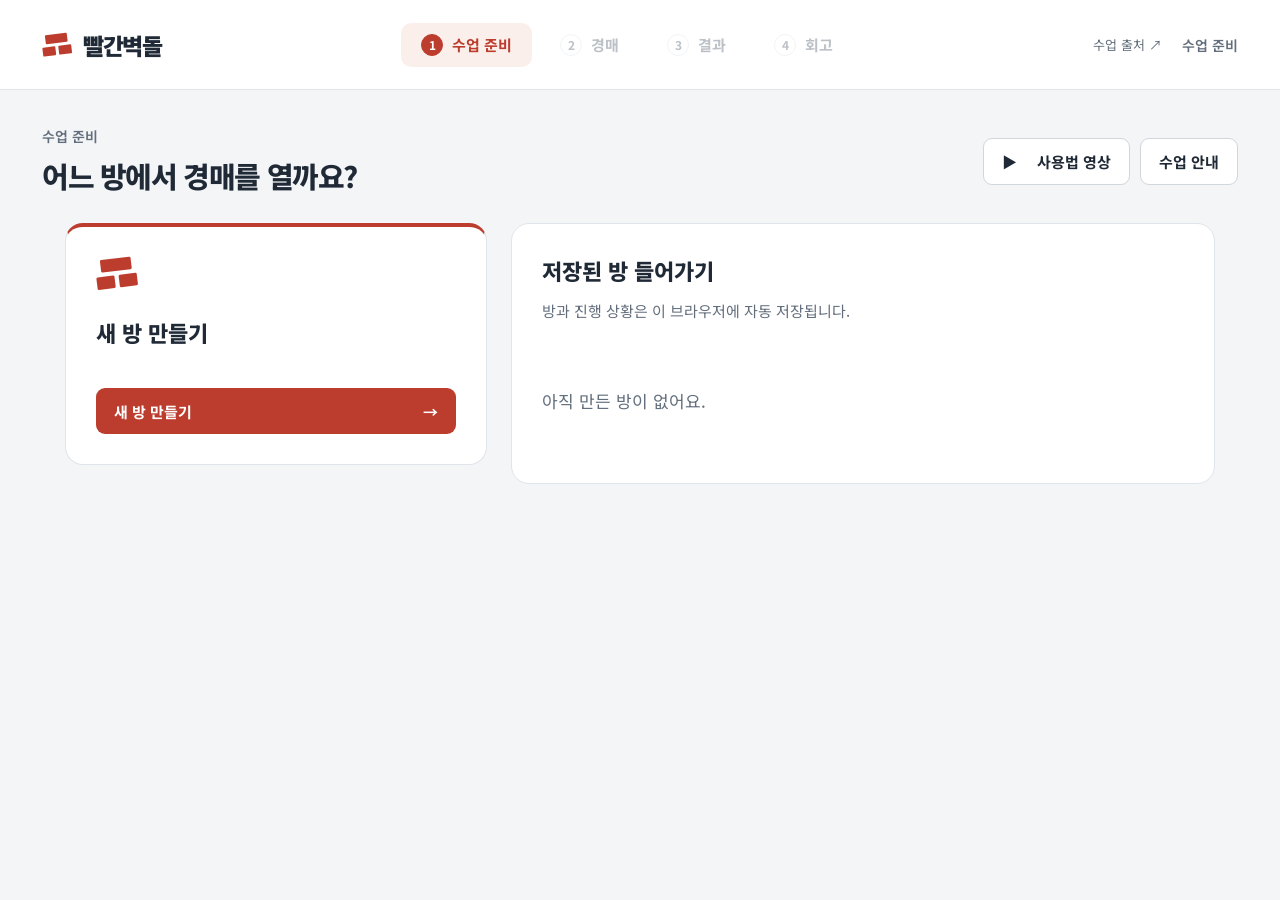
==== commit 91e17106: "Add an in-site tutorial video player on the setup screen" ====
--- a/index.html
+++ b/index.html
@@ -4,9 +4,10 @@
   <meta charset="utf-8">
   <meta name="viewport" content="width=device-width,initial-scale=1">
   <title>빨간벽돌 — 집짓기 경매</title>
-  <link rel="stylesheet" href="style.css?v=studentsale2">
-  <script src="auction-state.js?v=studentsale2" defer></script>
-  <script src="app.js?v=studentsale2" defer></script>
+  <link rel="icon" type="image/svg+xml" href="./favicon.svg?v=1">
+  <link rel="stylesheet" href="style.css?v=tutorial1">
+  <script src="auction-state.js?v=tutorial1" defer></script>
+  <script src="app.js?v=tutorial1" defer></script>
 </head>
 <body>
   <header class="header">
@@ -48,7 +49,7 @@
     </section>
 
     <section id="setup" class="page" hidden>
-      <div class="page-heading"><div><p class="eyebrow">수업 준비</p><h1>어느 방에서 경매를 열까요?</h1></div><button id="open-guide" class="button outline">수업 안내</button></div>
+      <div class="page-heading"><div><p class="eyebrow">수업 준비</p><h1>어느 방에서 경매를 열까요?</h1></div><div class="heading-actions"><button id="open-video" class="button outline"><span aria-hidden="true">▶</span> 사용법 영상</button><button id="open-guide" class="button outline">수업 안내</button></div></div>
       <div id="room-lobby" class="room-lobby">
         <section class="panel create-room"><span class="brand-mark" aria-hidden="true"><i></i><i></i><i></i></span><h2>새 방 만들기</h2><button id="new-room" class="button primary">새 방 만들기 <span aria-hidden="true">→</span></button></section>
         <section id="saved-sessions" class="panel saved-sessions" aria-labelledby="saved-rooms-title"><h2 id="saved-rooms-title">저장된 방 들어가기</h2><p class="room-storage-note">방과 진행 상황은 이 브라우저에 자동 저장됩니다.</p><div id="session-list"></div></section>
@@ -85,6 +86,7 @@
   <div id="material-intro" class="material-intro" role="status" aria-live="polite" hidden></div>
   <div id="save-error" class="save-error" role="alert" hidden><span>수업을 저장하지 못했습니다. 이 창을 닫기 전에 브라우저 저장 공간과 사이트 저장 권한을 확인하세요.</span><button id="retry-save" class="button outline">다시 저장</button></div>
   <dialog id="confirm-dialog" aria-labelledby="confirm-title"><form method="dialog"><h2 id="confirm-title"></h2><p id="confirm-message"></p><div class="dialog-actions"><button class="button outline" value="cancel" autofocus>취소</button><button id="confirm-action" class="button primary" value="confirm"></button></div></form></dialog>
+  <dialog id="video-dialog" aria-labelledby="video-title"><div class="guide-heading"><h2 id="video-title">빨간벽돌 사용법</h2><form method="dialog"><button class="button outline" aria-label="사용법 영상 닫기">닫기</button></form></div><video id="tutorial-video" controls playsinline preload="none" aria-label="빨간벽돌 사용법 영상"><source src="./media/tutorial.mp4" type="video/mp4">영상 재생을 지원하지 않는 브라우저입니다. <a href="./media/tutorial.mp4">영상 파일 열기</a></video></dialog>
   <dialog id="guide-dialog" aria-labelledby="guide-title"><div class="guide-heading"><h2 id="guide-title">빨간 벽돌집 짓기 수업</h2><form method="dialog"><button class="button outline" aria-label="수업 안내 닫기">닫기</button></form></div>
     <p>팀당 20어스로 재료를 경매에서 구입합니다. 빨간 벽돌 2장과 철근·시멘트·나무합판 각 1장을 모아 집을 완성하세요. 집을 완성한 팀 중 지출이 가장 적은 팀이 우승합니다.</p>
     <h3>수업 흐름</h3><p>희소성 개념 학습 → 재료 경매 → 구매 결과와 선택에 대한 회고</p>
--- a/style.css
+++ b/style.css
@@ -454,3 +454,8 @@
 @keyframes sale-success-arrive { from { opacity:0; transform:translateY(16px) scale(.96); } to { opacity:1; transform:none; } }
 @media(max-width:650px),(max-height:600px) { .sale-success-card { padding:24px; gap:16px; } .sale-success-heading { font-size:22px; } .sale-success-team { font-size:52px; } .sale-success-lot { gap:10px; padding:12px; } .sale-success-art { width:90px; height:72px; } .sale-success-art .material-object { transform:translate(-50%,-50%) rotate(-13deg) skewX(-10deg) scale(.58); } .sale-success-lot p { font-size:24px; } .sale-success-price strong { font-size:48px; } .sale-success-price p span { font-size:24px; } }
 @media(prefers-reduced-motion:reduce) { .sale-success-card { animation:none; } }
+
+.heading-actions { display:flex; flex-wrap:wrap; gap:10px; }
+#video-dialog { width:min(1120px,calc(100% - 32px)); padding:20px; }
+#tutorial-video { display:block; width:100%; max-height:calc(100dvh - 150px); margin-top:16px; border-radius:10px; background:#000; }
+@media(max-width:650px) { .heading-actions { align-self:flex-end; } .heading-actions .button { font-size:14px; padding:10px 12px; } }
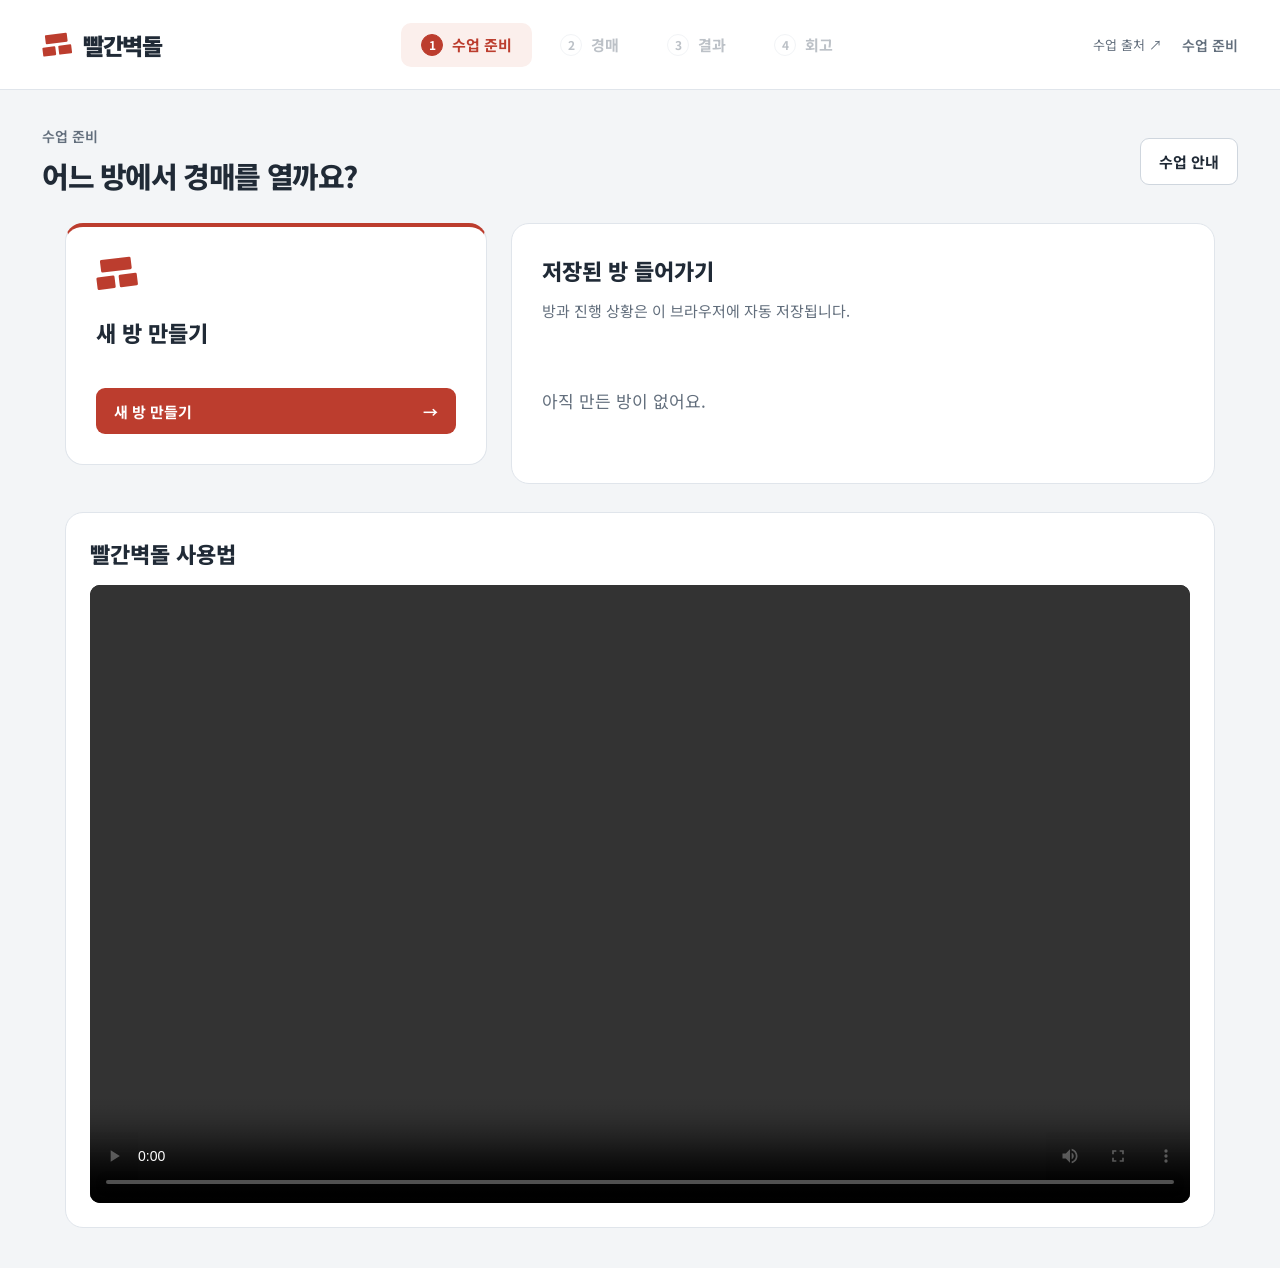
==== commit be482e40: "Show tutorial inline below room setup" ====
--- a/index.html
+++ b/index.html
@@ -4,10 +4,10 @@
   <meta charset="utf-8">
   <meta name="viewport" content="width=device-width,initial-scale=1">
   <title>빨간벽돌 — 집짓기 경매</title>
-  <link rel="icon" type="image/svg+xml" href="./favicon.svg?v=1">
-  <link rel="stylesheet" href="style.css?v=tutorial1">
+  <link rel="icon" type="image/svg+xml" href="./favicon.svg?v=blue2">
+  <link rel="stylesheet" href="style.css?v=tutorial2">
   <script src="auction-state.js?v=tutorial1" defer></script>
-  <script src="app.js?v=tutorial1" defer></script>
+  <script src="app.js?v=tutorial2" defer></script>
 </head>
 <body>
   <header class="header">
@@ -49,11 +49,12 @@
     </section>
 
     <section id="setup" class="page" hidden>
-      <div class="page-heading"><div><p class="eyebrow">수업 준비</p><h1>어느 방에서 경매를 열까요?</h1></div><div class="heading-actions"><button id="open-video" class="button outline"><span aria-hidden="true">▶</span> 사용법 영상</button><button id="open-guide" class="button outline">수업 안내</button></div></div>
+      <div class="page-heading"><div><p class="eyebrow">수업 준비</p><h1>어느 방에서 경매를 열까요?</h1></div><button id="open-guide" class="button outline">수업 안내</button></div>
       <div id="room-lobby" class="room-lobby">
         <section class="panel create-room"><span class="brand-mark" aria-hidden="true"><i></i><i></i><i></i></span><h2>새 방 만들기</h2><button id="new-room" class="button primary">새 방 만들기 <span aria-hidden="true">→</span></button></section>
         <section id="saved-sessions" class="panel saved-sessions" aria-labelledby="saved-rooms-title"><h2 id="saved-rooms-title">저장된 방 들어가기</h2><p class="room-storage-note">방과 진행 상황은 이 브라우저에 자동 저장됩니다.</p><div id="session-list"></div></section>
       </div>
+      <section class="panel tutorial-panel" aria-labelledby="video-title"><h2 id="video-title">빨간벽돌 사용법</h2><video id="tutorial-video" controls playsinline preload="metadata" aria-label="빨간벽돌 사용법 영상"><source src="./media/tutorial.mp4" type="video/mp4">영상 재생을 지원하지 않는 브라우저입니다. <a href="./media/tutorial.mp4">영상 파일 열기</a></video></section>
       <dialog id="room-create" aria-labelledby="room-create-title"><div class="create-heading"><h2 id="room-create-title">새 방 만들기</h2><button id="room-list" class="button outline" type="button">닫기</button></div>
       <p id="setup-error" class="setup-error" role="alert" hidden></p>
       <form id="setup-form" class="setup-layout">
@@ -72,13 +73,13 @@
       <div class="page-heading"><div><p class="eyebrow">회고</p><h1>경매 회고</h1></div><button class="button outline" data-page="results">결과 다시 보기 →</button></div>
       <div class="reflection-navigation" aria-label="회고 질문 이동"><button id="reflection-prev" class="button outline" disabled>← 이전 질문</button><span id="reflection-step" role="status" aria-live="polite">1 / 7</span><button id="reflection-next" class="button dark">다음 질문 →</button></div>
       <div class="reflection-questions">
-        <article class="panel reflection-question" data-reflection-question="0"><div class="reflection-material"><span class="reflection-icon" aria-hidden="true"><span class="material-object red_brick"><i></i><i></i><i></i></span></span><span>빨간 벽돌</span></div><h2>빨간 벽돌은 몇 장 사는 게 좋았을까?</h2><p>집 한 채에는 2장이 필요하다. 3장째를 사면 우리 팀의 예산과 다른 팀의 집짓기는 어떻게 달라질까?</p><figure class="reflection-chart"><figcaption>낙찰 단가 추이 <span>어스/장</span></figcaption><div id="reflection-chart-0"></div></figure></article>
-        <article class="panel reflection-question" data-reflection-question="1" hidden><div class="reflection-material"><span class="reflection-icon" aria-hidden="true"><span class="material-object iron"><i></i><i></i><i></i></span></span><span>철근</span></div><h2>일찍 살까, 기다렸다 살까?</h2><p>처음과 나중의 철근 단가를 비교해 보자. 기다려서 사면 언제 유리하고, 어떤 위험이 생길까?</p><figure class="reflection-chart"><figcaption>낙찰 단가 추이 <span>어스/장</span></figcaption><div id="reflection-chart-1"></div></figure></article>
-        <article class="panel reflection-question" data-reflection-question="2" hidden><div class="reflection-material"><span class="reflection-icon" aria-hidden="true"><span class="material-object blue_brick"><i></i><i></i><i></i></span></span><span>파란 벽돌</span></div><h2>필요 없는데도 사고 싶을 수 있을까?</h2><p>집짓기에 필요 없는 파란 벽돌에 마음이 끌린 이유는? 나무합판과 비교해 희귀함과 희소함을 구분해 보자.</p><figure class="reflection-chart"><figcaption>낙찰 단가 추이 <span>어스/장</span></figcaption><div id="reflection-chart-2"></div></figure></article>
-        <article class="panel reflection-question" data-reflection-question="3" hidden><div class="reflection-material"><span class="reflection-icon" aria-hidden="true"><span class="material-object cement"><i></i><i></i><i></i></span></span><span>시멘트</span></div><h2>원하는 팀이 몰리면 가격은 어떻게 달라질까?</h2><p>단가가 달라진 장면을 보자. 남은 수량과 사고 싶어 한 팀 수는 가격과 경쟁에 어떤 영향을 주었을까?</p><figure class="reflection-chart"><figcaption>낙찰 단가 추이 <span>어스/장</span></figcaption><div id="reflection-chart-3"></div></figure></article>
-        <article class="panel reflection-question" data-reflection-question="4" hidden><div class="reflection-material"><span class="reflection-icon" aria-hidden="true"><span class="material-object urethane"><i></i><i></i><i></i></span></span><span>우레탄</span></div><h2>싸게 묶어 팔면, 필요 없어도 살까?</h2><p>묶음 총액 ÷ 수량으로 단가를 비교해 보자. 단가가 싸면 우리 팀에 이득인 구매라고 할 수 있을까?</p><figure class="reflection-chart"><figcaption>낙찰 단가 추이 <span>어스/장</span></figcaption><div id="reflection-chart-4"></div></figure></article>
-        <article class="panel reflection-question" data-reflection-question="5" hidden><div class="reflection-material"><span class="reflection-icon" aria-hidden="true"><span class="material-object plywood"><i></i><i></i><i></i></span></span><span>나무합판</span></div><h2>모든 팀이 살 수 없다면, 어떻게 할까?</h2><p>원하는 팀 수와 재료 수량을 비교해 보자. 부족한 재료를 어떤 전략으로 확보했고, 경쟁을 피할 방법은 없었을까?</p><figure class="reflection-chart"><figcaption>낙찰 단가 추이 <span>어스/장</span></figcaption><div id="reflection-chart-5"></div></figure></article>
-      <section class="reflection-summary" data-reflection-question="6" hidden><h2>다시 경매한다면, 어떤 선택 하나를 바꿀까?</h2><p>우리 팀의 구매 기록에서 한 장면을 골라 보자. 그 선택으로 얻은 것은 무엇이고, 포기한 대안 중 가장 가치 있었던 것은 무엇일까?</p></section>
+        <article class="panel reflection-question" data-reflection-question="0"><div class="reflection-material"><span class="reflection-icon" aria-hidden="true"><span class="material-object red_brick"><i></i><i></i><i></i></span></span><span>빨간 벽돌</span></div><h2>우리 팀은 필요한 만큼 샀을까?</h2><p>구매 기록에서 수량과 단가를 확인해 보자. 집 한 채에 필요한 2장보다 더 사는 선택은 어떤 이익과 부담을 만들까?</p><figure class="reflection-chart"><figcaption>낙찰 단가 추이 <span>어스/장</span></figcaption><div id="reflection-chart-0"></div></figure></article>
+        <article class="panel reflection-question" data-reflection-question="1" hidden><div class="reflection-material"><span class="reflection-icon" aria-hidden="true"><span class="material-object iron"><i></i><i></i><i></i></span></span><span>철근</span></div><h2>기다렸다 사는 편이 더 유리했을까?</h2><p>처음과 나중의 철근 단가를 비교해 보자. 우리 팀이 산 시점은 적절했을까? 기다렸다면 어떤 위험이 있었을까?</p><figure class="reflection-chart"><figcaption>낙찰 단가 추이 <span>어스/장</span></figcaption><div id="reflection-chart-1"></div></figure></article>
+        <article class="panel reflection-question" data-reflection-question="2" hidden><div class="reflection-material"><span class="reflection-icon" aria-hidden="true"><span class="material-object blue_brick"><i></i><i></i><i></i></span></span><span>파란 벽돌</span></div><h2>하나뿐이면 언제나 희소할까?</h2><p>집짓기에 필요 없어도 사고 싶은 팀이 있었을까? 수량과 원하는 팀 수를 근거로 희귀성과 희소성을 구분해 보자.</p><figure class="reflection-chart"><figcaption>낙찰 단가 추이 <span>어스/장</span></figcaption><div id="reflection-chart-2"></div></figure></article>
+        <article class="panel reflection-question" data-reflection-question="3" hidden><div class="reflection-material"><span class="reflection-icon" aria-hidden="true"><span class="material-object cement"><i></i><i></i><i></i></span></span><span>시멘트</span></div><h2>그때 시멘트는 왜 그 가격이었을까?</h2><p>그래프에서 한 장면을 고르자. 당시 남은 수량과 입찰에 참여한 팀 수를 떠올리며, 그 가격이 나온 까닭을 설명해 보자.</p><figure class="reflection-chart"><figcaption>낙찰 단가 추이 <span>어스/장</span></figcaption><div id="reflection-chart-3"></div></figure></article>
+        <article class="panel reflection-question" data-reflection-question="4" hidden><div class="reflection-material"><span class="reflection-icon" aria-hidden="true"><span class="material-object urethane"><i></i><i></i><i></i></span></span><span>우레탄</span></div><h2>단가가 싸면, 좋은 선택이었을까?</h2><p>묶음의 총액과 단가를 함께 보자. 그 돈으로 살 수 있었던 다른 재료와 비교하면, 어떤 선택이 더 나았을까?</p><figure class="reflection-chart"><figcaption>낙찰 단가 추이 <span>어스/장</span></figcaption><div id="reflection-chart-4"></div></figure></article>
+        <article class="panel reflection-question" data-reflection-question="5" hidden><div class="reflection-material"><span class="reflection-icon" aria-hidden="true"><span class="material-object plywood"><i></i><i></i><i></i></span></span><span>나무합판</span></div><h2>다른 방법으로 나무합판을 구할 수 있었을까?</h2><p>준비된 수량과 필요한 팀 수를 비교하자. 더 높은 값을 부르는 방법 말고, 구매 시점이나 경쟁 방식을 바꿀 수 있었을까?</p><figure class="reflection-chart"><figcaption>낙찰 단가 추이 <span>어스/장</span></figcaption><div id="reflection-chart-5"></div></figure></article>
+      <section class="reflection-summary" data-reflection-question="6" hidden><h2>다시 경매한다면, 어떤 선택을 바꿀까?</h2><p>구매 한 건을 골라 보자. 그 선택으로 포기한 대안 중 가장 가치 있는 것은 무엇일까? 그 기회비용을 생각하면 선택을 바꿀까?</p></section>
       </div>
     </section>
   </main>
@@ -86,7 +87,6 @@
   <div id="material-intro" class="material-intro" role="status" aria-live="polite" hidden></div>
   <div id="save-error" class="save-error" role="alert" hidden><span>수업을 저장하지 못했습니다. 이 창을 닫기 전에 브라우저 저장 공간과 사이트 저장 권한을 확인하세요.</span><button id="retry-save" class="button outline">다시 저장</button></div>
   <dialog id="confirm-dialog" aria-labelledby="confirm-title"><form method="dialog"><h2 id="confirm-title"></h2><p id="confirm-message"></p><div class="dialog-actions"><button class="button outline" value="cancel" autofocus>취소</button><button id="confirm-action" class="button primary" value="confirm"></button></div></form></dialog>
-  <dialog id="video-dialog" aria-labelledby="video-title"><div class="guide-heading"><h2 id="video-title">빨간벽돌 사용법</h2><form method="dialog"><button class="button outline" aria-label="사용법 영상 닫기">닫기</button></form></div><video id="tutorial-video" controls playsinline preload="none" aria-label="빨간벽돌 사용법 영상"><source src="./media/tutorial.mp4" type="video/mp4">영상 재생을 지원하지 않는 브라우저입니다. <a href="./media/tutorial.mp4">영상 파일 열기</a></video></dialog>
   <dialog id="guide-dialog" aria-labelledby="guide-title"><div class="guide-heading"><h2 id="guide-title">빨간 벽돌집 짓기 수업</h2><form method="dialog"><button class="button outline" aria-label="수업 안내 닫기">닫기</button></form></div>
     <p>팀당 20어스로 재료를 경매에서 구입합니다. 빨간 벽돌 2장과 철근·시멘트·나무합판 각 1장을 모아 집을 완성하세요. 집을 완성한 팀 중 지출이 가장 적은 팀이 우승합니다.</p>
     <h3>수업 흐름</h3><p>희소성 개념 학습 → 재료 경매 → 구매 결과와 선택에 대한 회고</p>
--- a/style.css
+++ b/style.css
@@ -455,7 +455,6 @@
 @media(max-width:650px),(max-height:600px) { .sale-success-card { padding:24px; gap:16px; } .sale-success-heading { font-size:22px; } .sale-success-team { font-size:52px; } .sale-success-lot { gap:10px; padding:12px; } .sale-success-art { width:90px; height:72px; } .sale-success-art .material-object { transform:translate(-50%,-50%) rotate(-13deg) skewX(-10deg) scale(.58); } .sale-success-lot p { font-size:24px; } .sale-success-price strong { font-size:48px; } .sale-success-price p span { font-size:24px; } }
 @media(prefers-reduced-motion:reduce) { .sale-success-card { animation:none; } }
 
-.heading-actions { display:flex; flex-wrap:wrap; gap:10px; }
-#video-dialog { width:min(1120px,calc(100% - 32px)); padding:20px; }
-#tutorial-video { display:block; width:100%; max-height:calc(100dvh - 150px); margin-top:16px; border-radius:10px; background:#000; }
-@media(max-width:650px) { .heading-actions { align-self:flex-end; } .heading-actions .button { font-size:14px; padding:10px 12px; } }
+.tutorial-panel { max-width:1150px; margin:28px auto 0; padding:24px; }
+.tutorial-panel h2 { font-size:22px; }
+#tutorial-video { display:block; width:100%; aspect-ratio:16/9; margin-top:16px; border-radius:10px; background:#000; }
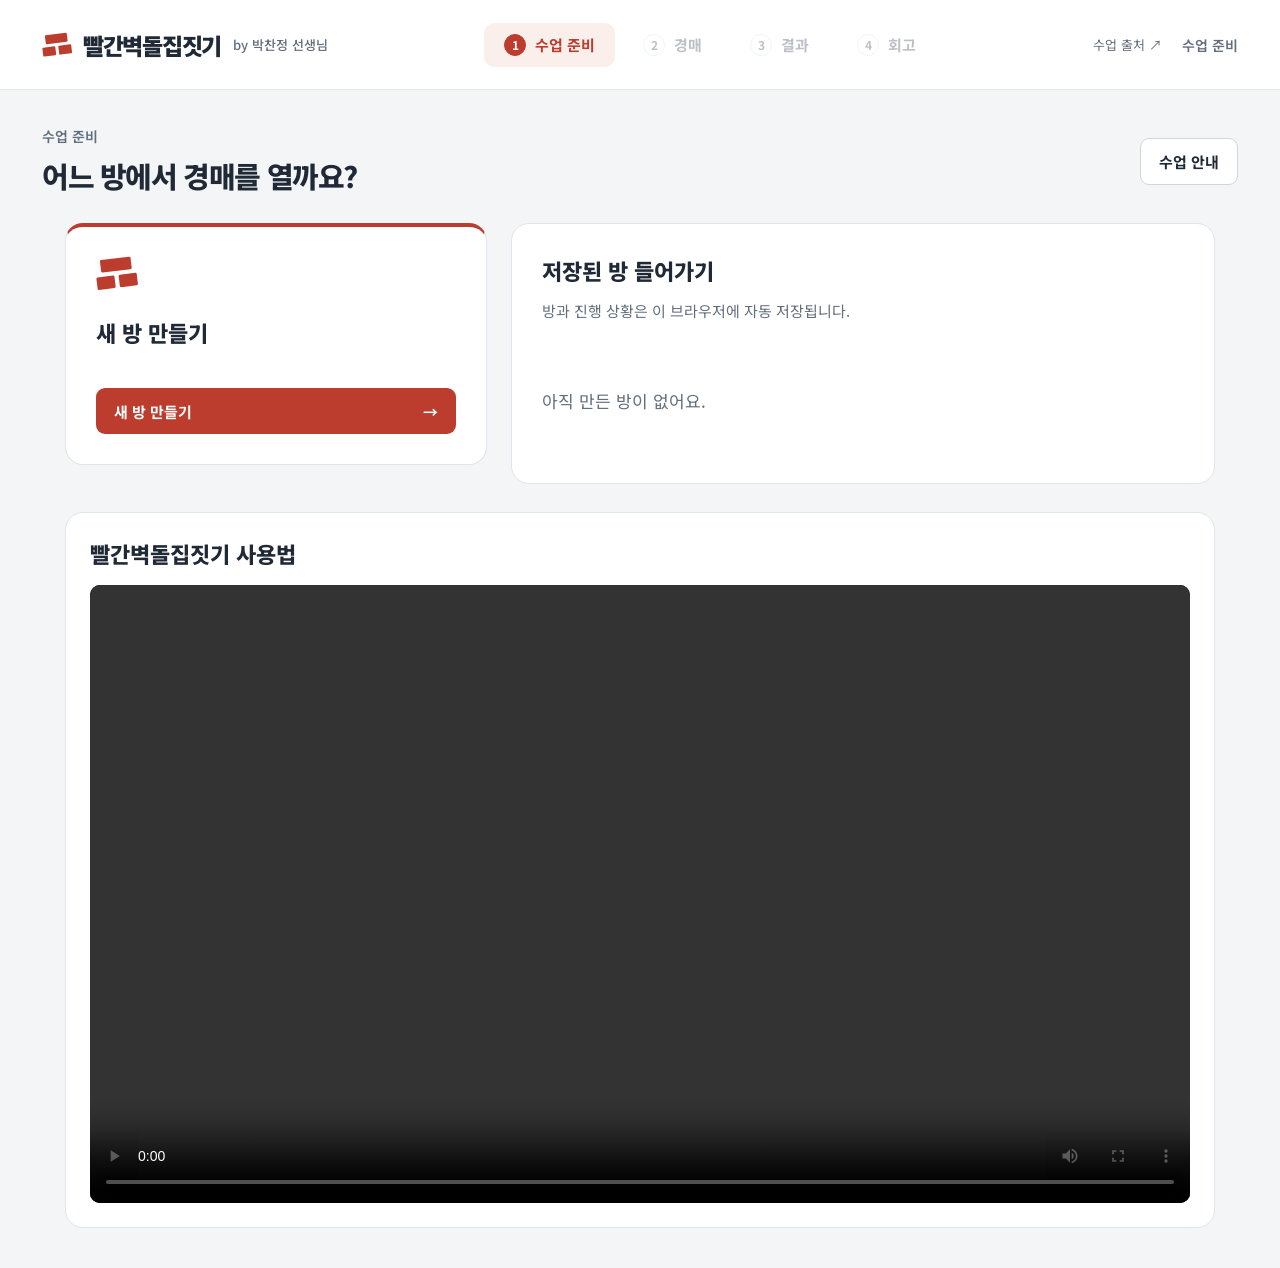
==== commit f29c61c3: "Unify game name and credit teacher beside brand" ====
--- a/index.html
+++ b/index.html
@@ -3,15 +3,15 @@
 <head>
   <meta charset="utf-8">
   <meta name="viewport" content="width=device-width,initial-scale=1">
-  <title>빨간벽돌 — 집짓기 경매</title>
+  <title>빨간벽돌집짓기 — 재료 경매</title>
   <link rel="icon" type="image/svg+xml" href="./favicon.svg?v=blue2">
-  <link rel="stylesheet" href="style.css?v=tutorial2">
+  <link rel="stylesheet" href="style.css?v=brand1">
   <script src="auction-state.js?v=tutorial1" defer></script>
-  <script src="app.js?v=tutorial2" defer></script>
+  <script src="app.js?v=brand1" defer></script>
 </head>
 <body>
   <header class="header">
-    <a class="brand" href="#auction" aria-label="빨간벽돌 경매 화면"><span class="brand-mark" aria-hidden="true"><i></i><i></i><i></i></span>빨간벽돌</a>
+    <div class="brand-signature"><a class="brand" href="#auction" aria-label="빨간벽돌집짓기 경매 화면"><span class="brand-mark" aria-hidden="true"><i></i><i></i><i></i></span>빨간벽돌집짓기</a><span class="brand-credit">by 박찬정 선생님</span></div>
     <nav aria-label="수업 흐름">
       <button data-page="setup"><span>1</span> 수업 준비</button>
       <button data-page="auction" aria-current="page"><span>2</span> 경매</button>
@@ -54,7 +54,7 @@
         <section class="panel create-room"><span class="brand-mark" aria-hidden="true"><i></i><i></i><i></i></span><h2>새 방 만들기</h2><button id="new-room" class="button primary">새 방 만들기 <span aria-hidden="true">→</span></button></section>
         <section id="saved-sessions" class="panel saved-sessions" aria-labelledby="saved-rooms-title"><h2 id="saved-rooms-title">저장된 방 들어가기</h2><p class="room-storage-note">방과 진행 상황은 이 브라우저에 자동 저장됩니다.</p><div id="session-list"></div></section>
       </div>
-      <section class="panel tutorial-panel" aria-labelledby="video-title"><h2 id="video-title">빨간벽돌 사용법</h2><video id="tutorial-video" controls playsinline preload="metadata" aria-label="빨간벽돌 사용법 영상"><source src="./media/tutorial.mp4" type="video/mp4">영상 재생을 지원하지 않는 브라우저입니다. <a href="./media/tutorial.mp4">영상 파일 열기</a></video></section>
+      <section class="panel tutorial-panel" aria-labelledby="video-title"><h2 id="video-title">빨간벽돌집짓기 사용법</h2><video id="tutorial-video" controls playsinline preload="metadata" aria-label="빨간벽돌집짓기 사용법 영상"><source src="./media/tutorial.mp4" type="video/mp4">영상 재생을 지원하지 않는 브라우저입니다. <a href="./media/tutorial.mp4">영상 파일 열기</a></video></section>
       <dialog id="room-create" aria-labelledby="room-create-title"><div class="create-heading"><h2 id="room-create-title">새 방 만들기</h2><button id="room-list" class="button outline" type="button">닫기</button></div>
       <p id="setup-error" class="setup-error" role="alert" hidden></p>
       <form id="setup-form" class="setup-layout">
@@ -87,7 +87,7 @@
   <div id="material-intro" class="material-intro" role="status" aria-live="polite" hidden></div>
   <div id="save-error" class="save-error" role="alert" hidden><span>수업을 저장하지 못했습니다. 이 창을 닫기 전에 브라우저 저장 공간과 사이트 저장 권한을 확인하세요.</span><button id="retry-save" class="button outline">다시 저장</button></div>
   <dialog id="confirm-dialog" aria-labelledby="confirm-title"><form method="dialog"><h2 id="confirm-title"></h2><p id="confirm-message"></p><div class="dialog-actions"><button class="button outline" value="cancel" autofocus>취소</button><button id="confirm-action" class="button primary" value="confirm"></button></div></form></dialog>
-  <dialog id="guide-dialog" aria-labelledby="guide-title"><div class="guide-heading"><h2 id="guide-title">빨간 벽돌집 짓기 수업</h2><form method="dialog"><button class="button outline" aria-label="수업 안내 닫기">닫기</button></form></div>
+  <dialog id="guide-dialog" aria-labelledby="guide-title"><div class="guide-heading"><h2 id="guide-title">빨간벽돌집짓기 수업</h2><form method="dialog"><button class="button outline" aria-label="수업 안내 닫기">닫기</button></form></div>
     <p>팀당 20어스로 재료를 경매에서 구입합니다. 빨간 벽돌 2장과 철근·시멘트·나무합판 각 1장을 모아 집을 완성하세요. 집을 완성한 팀 중 지출이 가장 적은 팀이 우승합니다.</p>
     <h3>수업 흐름</h3><p>희소성 개념 학습 → 재료 경매 → 구매 결과와 선택에 대한 회고</p>
     <h3>관찰할 장면</h3><ul><li>빨간 벽돌: 필요한 2장보다 많이 사는 팀이 있나요?</li><li>철근: 공급이 충분할 때 언제 구매하면 저렴할까요?</li><li>파란 벽돌: 단 한 장뿐이지만 집짓기에는 필요하지 않습니다. 희귀성과 희소성을 비교하세요.</li><li>시멘트: 수요가 몰릴 때 가격이 어떻게 바뀌나요?</li><li>우레탄: 집짓기에는 필요하지 않습니다. 묶음으로 팔면 반응이 달라질까요?</li><li>나무합판: 팀 수보다 한 장 적습니다. 어떤 선택과 경쟁이 발생하나요?</li></ul>
--- a/style.css
+++ b/style.css
@@ -458,3 +458,19 @@
 .tutorial-panel { max-width:1150px; margin:28px auto 0; padding:24px; }
 .tutorial-panel h2 { font-size:22px; }
 #tutorial-video { display:block; width:100%; aspect-ratio:16/9; margin-top:16px; border-radius:10px; background:#000; }
+
+.brand-signature { display:flex; align-items:center; gap:12px; flex-shrink:0; }
+.brand { white-space:nowrap; }
+.brand-credit { color:var(--muted); font-size:13px; font-weight:500; white-space:nowrap; }
+@media(max-width:1400px) {
+  body.auction-open .brand-signature,body.reflection-open .brand-signature { flex-direction:column; align-items:flex-start; gap:0; }
+  body.auction-open .brand-credit,body.reflection-open .brand-credit { margin-left:38px; }
+}
+@media(max-width:1200px) { .header { height:auto; flex-wrap:wrap; padding-block:16px; } .header nav { order:3; width:100%; justify-content:center; } }
+@media(max-width:650px) { .brand-signature { flex-direction:column; align-items:flex-start; gap:0; } .brand-credit { margin-left:38px; } }
+@media(min-width:700px) and (max-width:1100px) and (min-height:600px) {
+  body.auction-open .header,body.reflection-open .header { padding-inline:16px; gap:8px; }
+  body.auction-open .header nav button,body.reflection-open .header nav button { padding:8px 6px; font-size:12px; gap:4px; }
+  body.auction-open .header-end,body.reflection-open .header-end { gap:8px; }
+  body.auction-open .source-link,body.reflection-open .source-link { font-size:12px; }
+}
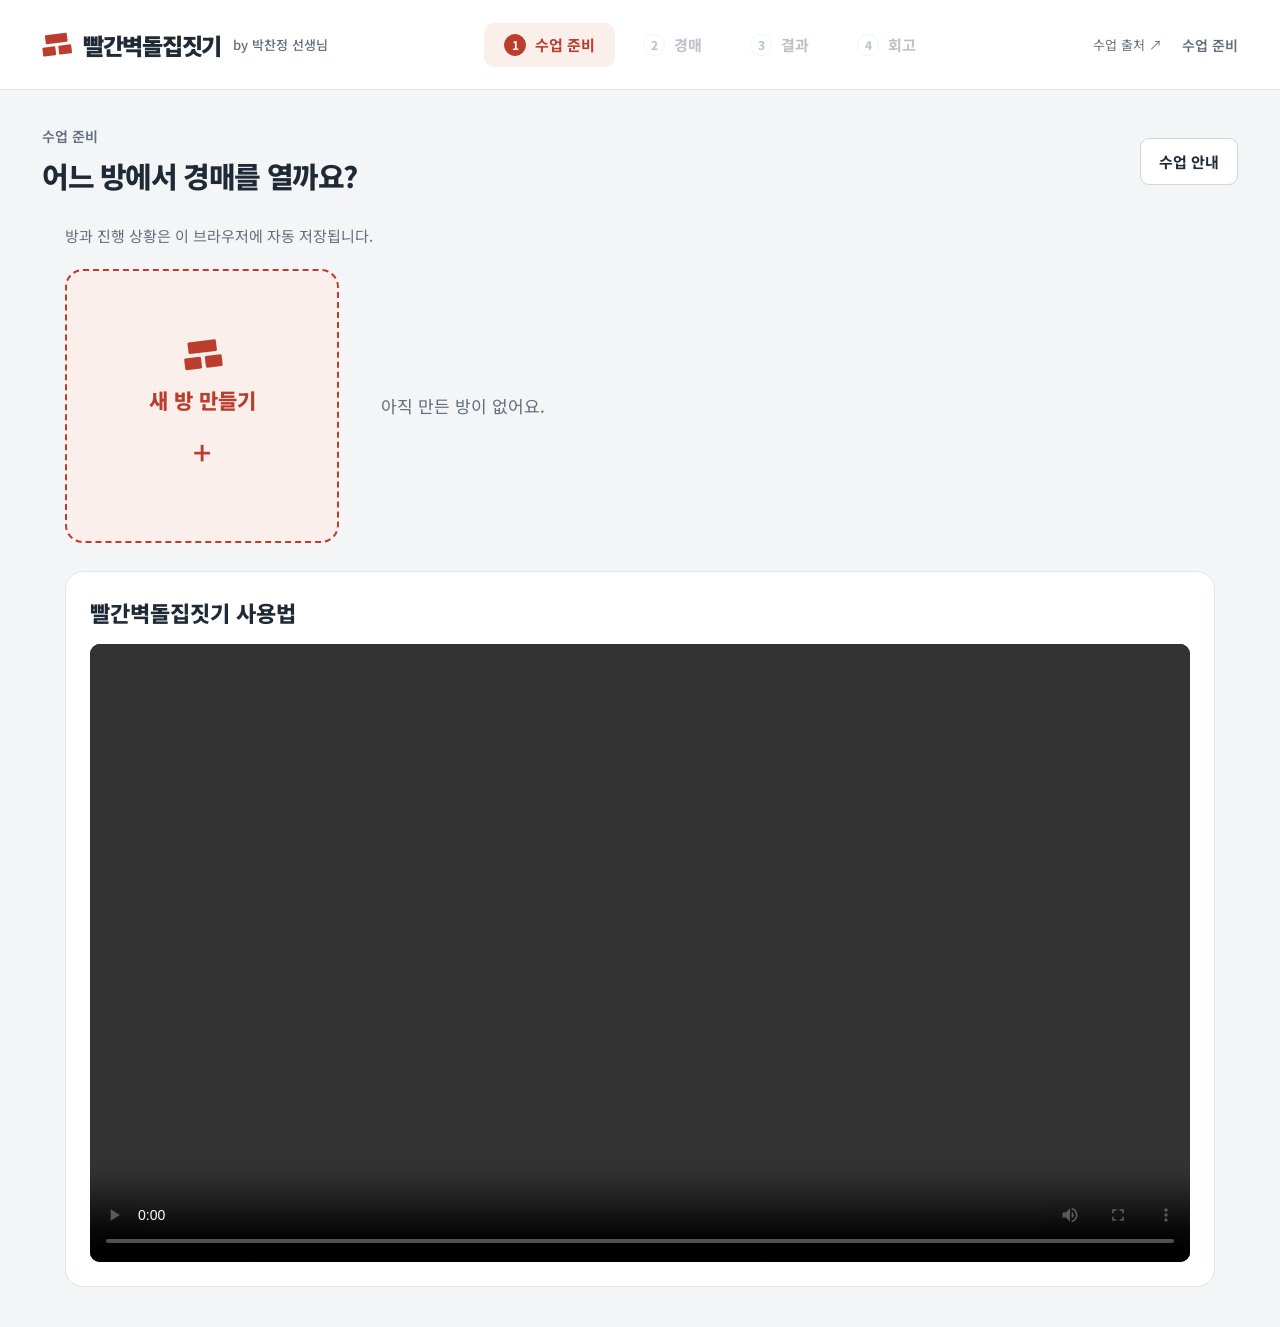
==== commit 7ee0fb68: "Arrange saved classrooms in a four-column square card grid" ====
--- a/index.html
+++ b/index.html
@@ -5,9 +5,9 @@
   <meta name="viewport" content="width=device-width,initial-scale=1">
   <title>빨간벽돌집짓기 — 재료 경매</title>
   <link rel="icon" type="image/svg+xml" href="./favicon.svg?v=blue2">
-  <link rel="stylesheet" href="style.css?v=brand1">
+  <link rel="stylesheet" href="style.css?v=rooms1">
   <script src="auction-state.js?v=tutorial1" defer></script>
-  <script src="app.js?v=brand1" defer></script>
+  <script src="app.js?v=rooms1" defer></script>
 </head>
 <body>
   <header class="header">
@@ -50,9 +50,10 @@
 
     <section id="setup" class="page" hidden>
       <div class="page-heading"><div><p class="eyebrow">수업 준비</p><h1>어느 방에서 경매를 열까요?</h1></div><button id="open-guide" class="button outline">수업 안내</button></div>
+      <p class="room-storage-note">방과 진행 상황은 이 브라우저에 자동 저장됩니다.</p>
       <div id="room-lobby" class="room-lobby">
-        <section class="panel create-room"><span class="brand-mark" aria-hidden="true"><i></i><i></i><i></i></span><h2>새 방 만들기</h2><button id="new-room" class="button primary">새 방 만들기 <span aria-hidden="true">→</span></button></section>
-        <section id="saved-sessions" class="panel saved-sessions" aria-labelledby="saved-rooms-title"><h2 id="saved-rooms-title">저장된 방 들어가기</h2><p class="room-storage-note">방과 진행 상황은 이 브라우저에 자동 저장됩니다.</p><div id="session-list"></div></section>
+        <button id="new-room" class="panel create-room"><span class="brand-mark" aria-hidden="true"><i></i><i></i><i></i></span><span>새 방 만들기</span><span class="create-plus" aria-hidden="true">+</span></button>
+        <div id="session-list"></div>
       </div>
       <section class="panel tutorial-panel" aria-labelledby="video-title"><h2 id="video-title">빨간벽돌집짓기 사용법</h2><video id="tutorial-video" controls playsinline preload="metadata" aria-label="빨간벽돌집짓기 사용법 영상"><source src="./media/tutorial.mp4" type="video/mp4">영상 재생을 지원하지 않는 브라우저입니다. <a href="./media/tutorial.mp4">영상 파일 열기</a></video></section>
       <dialog id="room-create" aria-labelledby="room-create-title"><div class="create-heading"><h2 id="room-create-title">새 방 만들기</h2><button id="room-list" class="button outline" type="button">닫기</button></div>
--- a/style.css
+++ b/style.css
@@ -246,24 +246,26 @@
 #chart-picks .material-object { position:absolute; left:50%; top:50%; scale:1; transform:translate(-50%,-50%) rotate(-13deg) skewX(-10deg) scale(.24); }
 @media (min-width:1200px) { #chart-picks { grid-template-columns:repeat(6,minmax(0,1fr)); } }
 
-.room-lobby { display:grid; grid-template-columns:minmax(260px,.75fr) minmax(0,1.25fr); gap:24px; max-width:1150px; margin:auto; align-items:start; }
-.create-room,.saved-sessions { padding:30px; }
-.create-room { display:flex; flex-direction:column; align-items:start; border-top:4px solid var(--red); }
-.create-room .brand-mark { margin:8px 0 30px; scale:1.4; transform-origin:left center; }
-.room-lobby h2 { font-size:22px; }
-.create-room .button { width:100%; justify-content:space-between; margin-top:40px; }
-.room-storage-note { margin-top:12px; font-size:15px; line-height:1.7; color:var(--muted); }
-#session-list { display:grid; gap:12px; margin-top:24px; }
-.saved-session { display:flex; flex-wrap:wrap; align-items:center; justify-content:space-between; gap:18px; padding:18px; border:1px solid var(--line); border-radius:10px; }
+.room-lobby { display:grid; grid-template-columns:repeat(4,minmax(0,1fr)); gap:18px; max-width:1150px; margin:auto; }
+.create-room,.saved-session { aspect-ratio:1; min-width:0; padding:22px; border-radius:var(--radius); }
+.create-room { display:flex; flex-direction:column; align-items:center; justify-content:center; gap:20px; border:2px dashed var(--red); background:var(--red-light); color:var(--red); font-size:21px; font-weight:800; }
+.create-room:hover { background:#f6e2dd; }
+.create-room .brand-mark { scale:1.3; }
+.create-plus { font-size:32px; line-height:1; font-weight:500; }
+.room-storage-note { max-width:1150px; margin:0 auto 20px; font-size:15px; line-height:1.7; color:var(--muted); }
+#session-list { display:contents; }
+.saved-session { display:flex; flex-direction:column; justify-content:space-between; gap:18px; border:1px solid var(--line); background:white; }
 .room-details { min-width:0; }
-.room-details h3 { font-size:18px; overflow-wrap:anywhere; }
-.room-details p { margin-top:7px; font-size:14px; color:var(--muted); }
-.room-actions { display:flex; gap:14px; align-items:center; flex-shrink:0; }
-.saved-session .button { min-height:42px; padding:9px 16px; font-size:15px; }
-.rooms-empty { padding:40px 0; font-size:17px; color:var(--muted); }
+.room-details h3 { display:-webkit-box; -webkit-line-clamp:2; -webkit-box-orient:vertical; overflow:hidden; font-size:22px; line-height:1.4; overflow-wrap:anywhere; }
+.room-details p { margin-top:10px; font-size:15px; color:var(--muted); }
+.room-actions { display:flex; gap:12px; align-items:center; flex-shrink:0; }
+.saved-session .button { flex:1; min-width:0; min-height:44px; padding:10px 12px; font-size:15px; }
+.room-actions .text-button { font-size:14px; }
+.rooms-empty { grid-column:span 3; align-self:center; padding:24px; font-size:17px; color:var(--muted); }
+@media(max-width:900px) { .room-lobby { grid-template-columns:repeat(2,minmax(0,1fr)); } .rooms-empty { grid-column:auto; } }
+@media(max-width:480px) { .room-lobby { grid-template-columns:1fr; } }
 .create-heading { display:flex; justify-content:space-between; align-items:center; max-width:1150px; margin:0 auto 20px; gap:16px; }
 .create-heading h2 { font-size:22px; }
-@media(max-width:650px) { .room-lobby { grid-template-columns:1fr; gap:18px; } .create-room,.saved-sessions { padding:24px; } .create-room .brand-mark { margin-bottom:24px; } .create-room .button { margin-top:24px; } }
 .setup-panel .count-input { display:flex; align-items:center; gap:12px; margin-top:16px; }
 .setup-panel .count-input label { margin:0; }
 .count-input input { width:76px; }
@@ -292,7 +294,7 @@
 .purchase-entry { display:inline-block; padding:6px 9px; margin:3px; border-radius:5px; background:var(--paper); font-size:13px; }
 .empty-history { color:var(--muted); font-size:13px; }
 .line-chart { overflow-x:auto; }
-@media (max-width:650px) { #purchase-summary { grid-template-columns:1fr; } .saved-sessions,.purchase-panel { padding:20px; } .save-error { align-items:start; flex-direction:column; gap:12px; } }
+@media (max-width:650px) { #purchase-summary { grid-template-columns:1fr; } .purchase-panel { padding:20px; } .save-error { align-items:start; flex-direction:column; gap:12px; } }
 @media (min-width:700px) and (max-height:760px) {
   #team-list:has(.team-row:nth-child(9)) .team-row { padding:1px 0; gap:1px 6px; }
   #team-list:has(.team-row:nth-child(9)) .team-number { width:18px; height:18px; font-size:11px; }
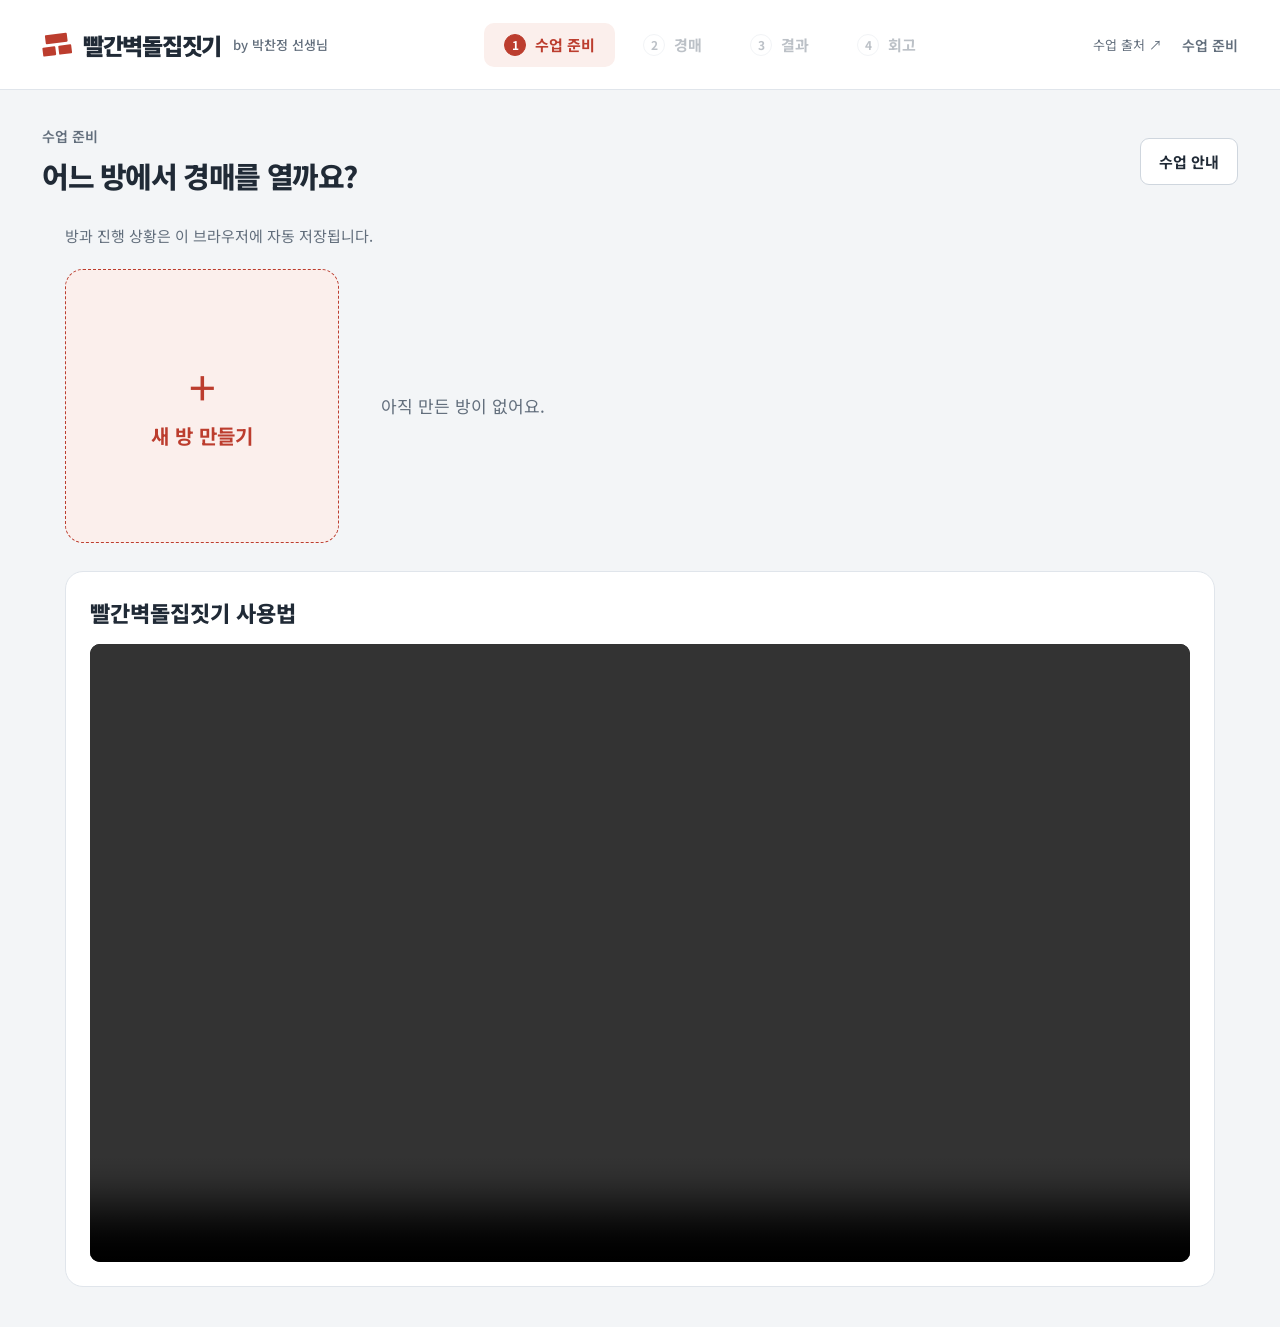
==== commit 7909d934: "Simplify classroom cards with full-card entry and separate delete" ====
--- a/index.html
+++ b/index.html
@@ -5,9 +5,9 @@
   <meta name="viewport" content="width=device-width,initial-scale=1">
   <title>빨간벽돌집짓기 — 재료 경매</title>
   <link rel="icon" type="image/svg+xml" href="./favicon.svg?v=blue2">
-  <link rel="stylesheet" href="style.css?v=rooms1">
+  <link rel="stylesheet" href="style.css?v=rooms2">
   <script src="auction-state.js?v=tutorial1" defer></script>
-  <script src="app.js?v=rooms1" defer></script>
+  <script src="app.js?v=rooms2" defer></script>
 </head>
 <body>
   <header class="header">
@@ -52,7 +52,7 @@
       <div class="page-heading"><div><p class="eyebrow">수업 준비</p><h1>어느 방에서 경매를 열까요?</h1></div><button id="open-guide" class="button outline">수업 안내</button></div>
       <p class="room-storage-note">방과 진행 상황은 이 브라우저에 자동 저장됩니다.</p>
       <div id="room-lobby" class="room-lobby">
-        <button id="new-room" class="panel create-room"><span class="brand-mark" aria-hidden="true"><i></i><i></i><i></i></span><span>새 방 만들기</span><span class="create-plus" aria-hidden="true">+</span></button>
+        <button id="new-room" class="panel create-room"><span class="create-plus" aria-hidden="true">+</span><span>새 방 만들기</span></button>
         <div id="session-list"></div>
       </div>
       <section class="panel tutorial-panel" aria-labelledby="video-title"><h2 id="video-title">빨간벽돌집짓기 사용법</h2><video id="tutorial-video" controls playsinline preload="metadata" aria-label="빨간벽돌집짓기 사용법 영상"><source src="./media/tutorial.mp4" type="video/mp4">영상 재생을 지원하지 않는 브라우저입니다. <a href="./media/tutorial.mp4">영상 파일 열기</a></video></section>
--- a/style.css
+++ b/style.css
@@ -247,20 +247,24 @@
 @media (min-width:1200px) { #chart-picks { grid-template-columns:repeat(6,minmax(0,1fr)); } }
 
 .room-lobby { display:grid; grid-template-columns:repeat(4,minmax(0,1fr)); gap:18px; max-width:1150px; margin:auto; }
-.create-room,.saved-session { aspect-ratio:1; min-width:0; padding:22px; border-radius:var(--radius); }
-.create-room { display:flex; flex-direction:column; align-items:center; justify-content:center; gap:20px; border:2px dashed var(--red); background:var(--red-light); color:var(--red); font-size:21px; font-weight:800; }
+.create-room,.saved-session { aspect-ratio:1; min-width:0; min-height:0; border-radius:var(--radius); }
+.create-room { display:flex; flex-direction:column; align-items:center; justify-content:center; gap:12px; padding:22px; border:1px dashed var(--red); background:var(--red-light); color:var(--red); font-size:20px; font-weight:700; }
 .create-room:hover { background:#f6e2dd; }
-.create-room .brand-mark { scale:1.3; }
-.create-plus { font-size:32px; line-height:1; font-weight:500; }
+.create-plus { font-size:48px; line-height:1; font-weight:400; }
 .room-storage-note { max-width:1150px; margin:0 auto 20px; font-size:15px; line-height:1.7; color:var(--muted); }
 #session-list { display:contents; }
-.saved-session { display:flex; flex-direction:column; justify-content:space-between; gap:18px; border:1px solid var(--line); background:white; }
-.room-details { min-width:0; }
-.room-details h3 { display:-webkit-box; -webkit-line-clamp:2; -webkit-box-orient:vertical; overflow:hidden; font-size:22px; line-height:1.4; overflow-wrap:anywhere; }
-.room-details p { margin-top:10px; font-size:15px; color:var(--muted); }
-.room-actions { display:flex; gap:12px; align-items:center; flex-shrink:0; }
-.saved-session .button { flex:1; min-width:0; min-height:44px; padding:10px 12px; font-size:15px; }
-.room-actions .text-button { font-size:14px; }
+.saved-session { position:relative; border:1px solid var(--line); background:white; }
+.saved-session:has(.room-entry:not(:disabled):hover) { border-color:var(--red); }
+.room-entry { position:relative; width:100%; height:100%; display:flex; flex-direction:column; align-items:center; justify-content:center; gap:8px; padding:44px 20px 64px; border-radius:inherit; background:white; text-align:center; }
+.room-entry:not(:disabled):hover { background:#fffafa; }
+.room-symbol { position:absolute; top:24px; left:24px; }
+.room-name { max-width:100%; display:-webkit-box; -webkit-line-clamp:2; -webkit-box-orient:vertical; overflow:hidden; font-size:clamp(24px,2.3vw,32px); font-weight:800; line-height:1.25; overflow-wrap:anywhere; }
+.room-meta { color:var(--muted); font-size:15px; }
+.room-enter { position:absolute; bottom:20px; left:22px; right:22px; display:flex; align-items:center; justify-content:space-between; padding-top:12px; border-top:1px solid var(--line); color:var(--red); font-size:15px; font-weight:700; }
+.room-enter>span { font-size:22px; line-height:1; }
+.room-delete { position:absolute; top:10px; right:10px; display:grid; place-items:center; width:44px; height:44px; border-radius:9px; color:var(--muted); }
+.room-delete svg { width:19px; height:19px; }
+.room-delete:hover { color:var(--red); background:var(--red-light); }
 .rooms-empty { grid-column:span 3; align-self:center; padding:24px; font-size:17px; color:var(--muted); }
 @media(max-width:900px) { .room-lobby { grid-template-columns:repeat(2,minmax(0,1fr)); } .rooms-empty { grid-column:auto; } }
 @media(max-width:480px) { .room-lobby { grid-template-columns:1fr; } }
